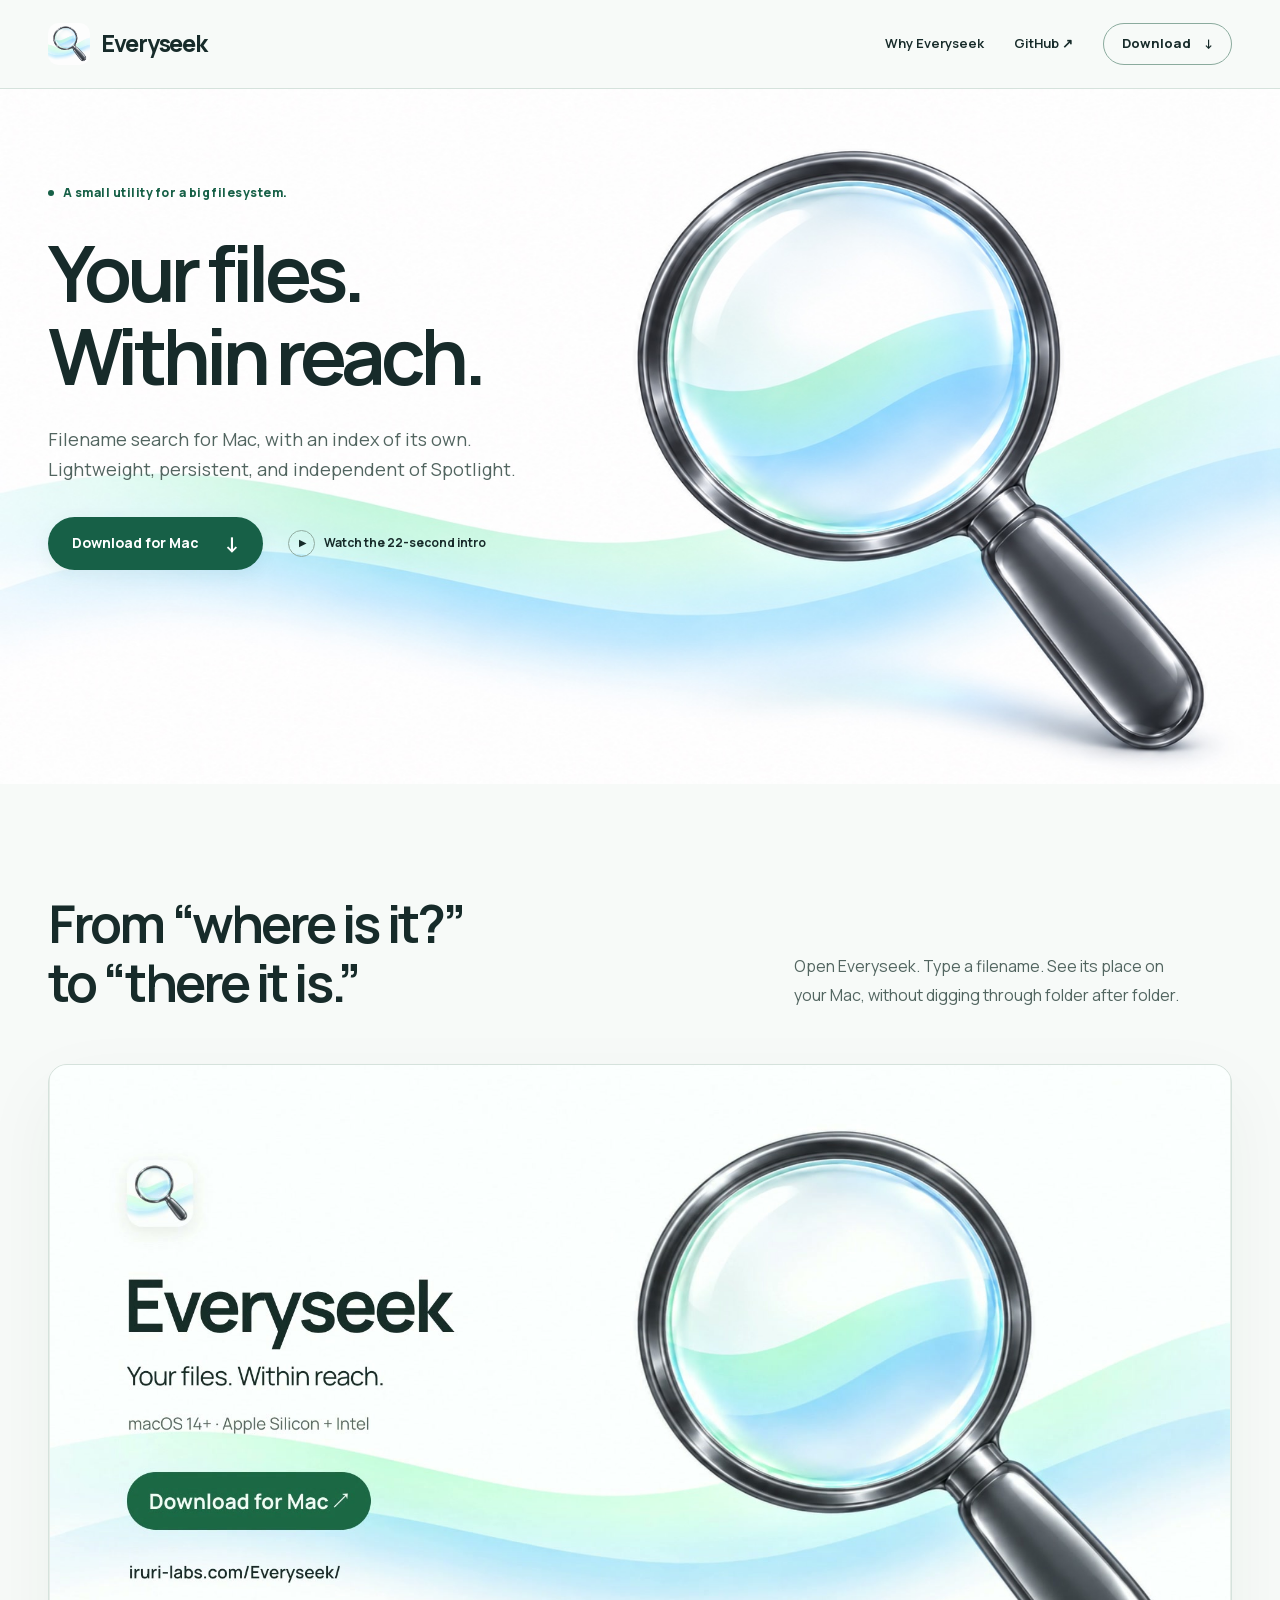
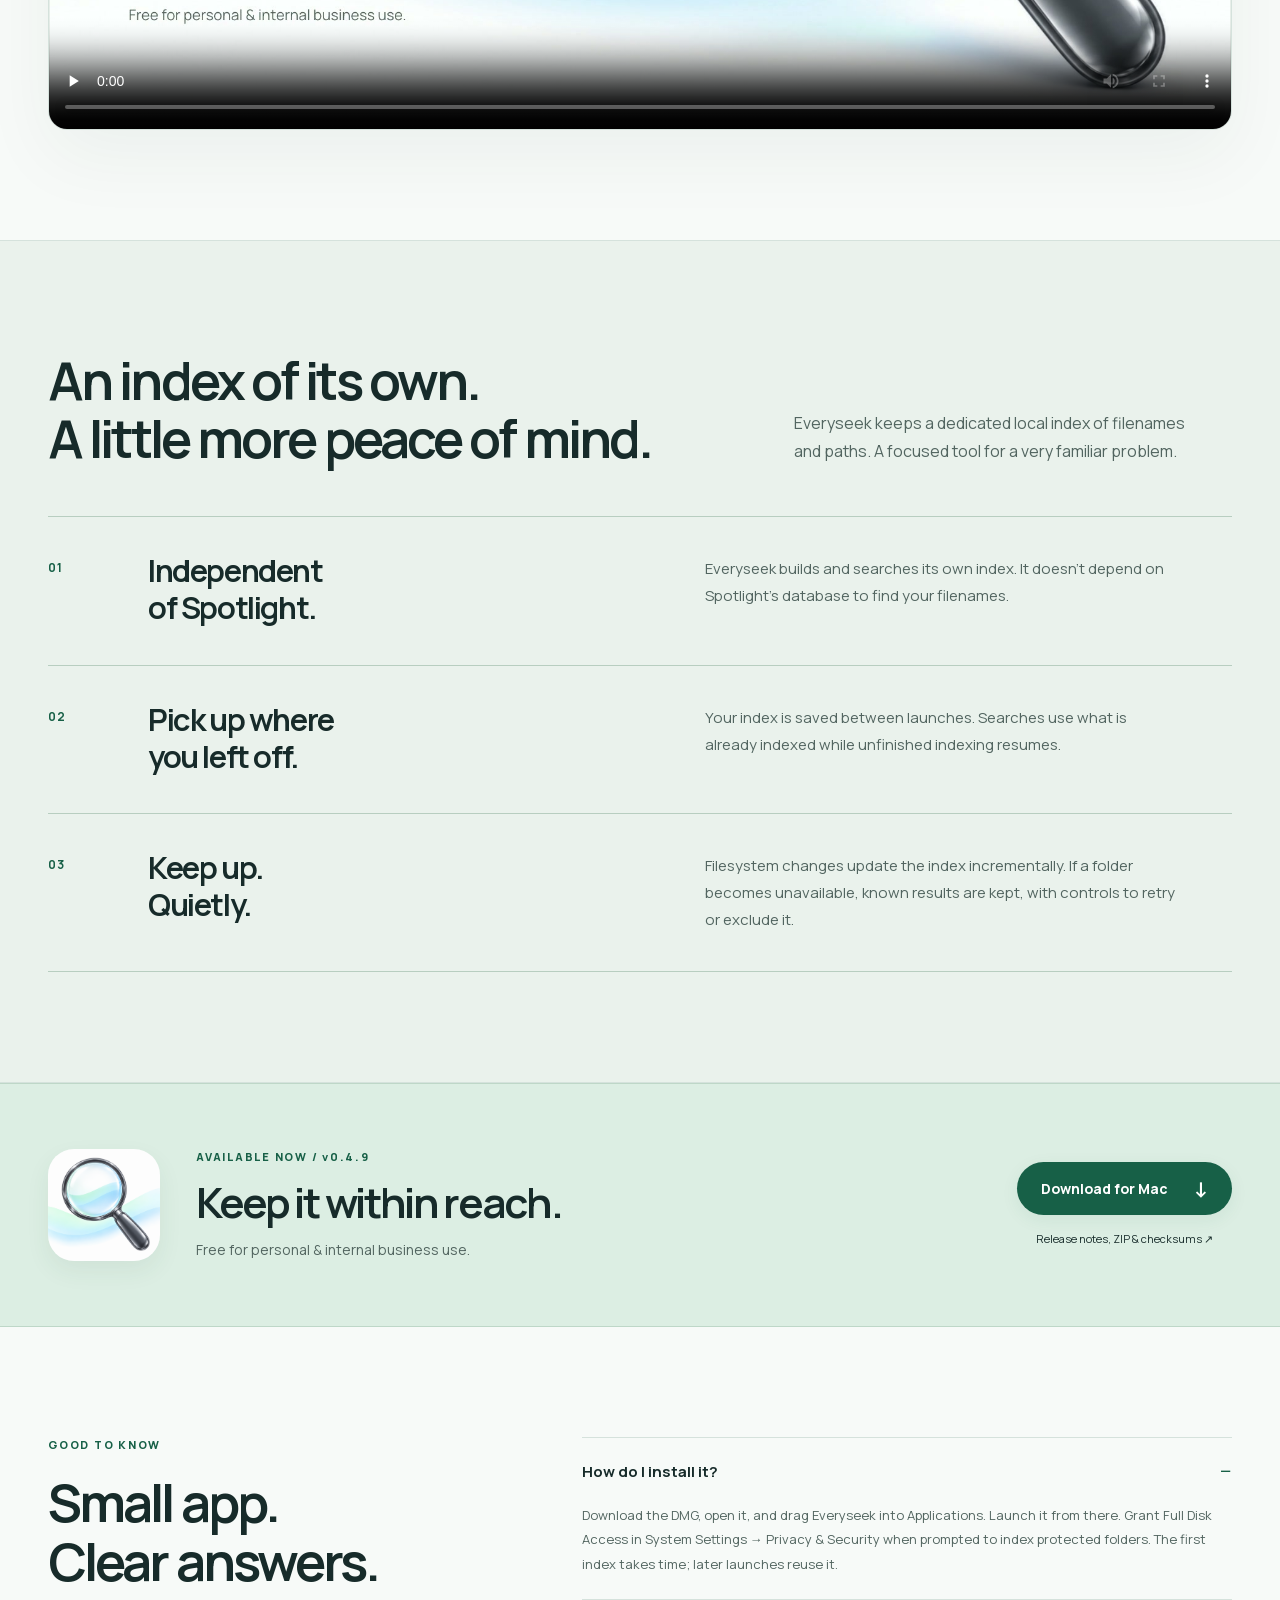
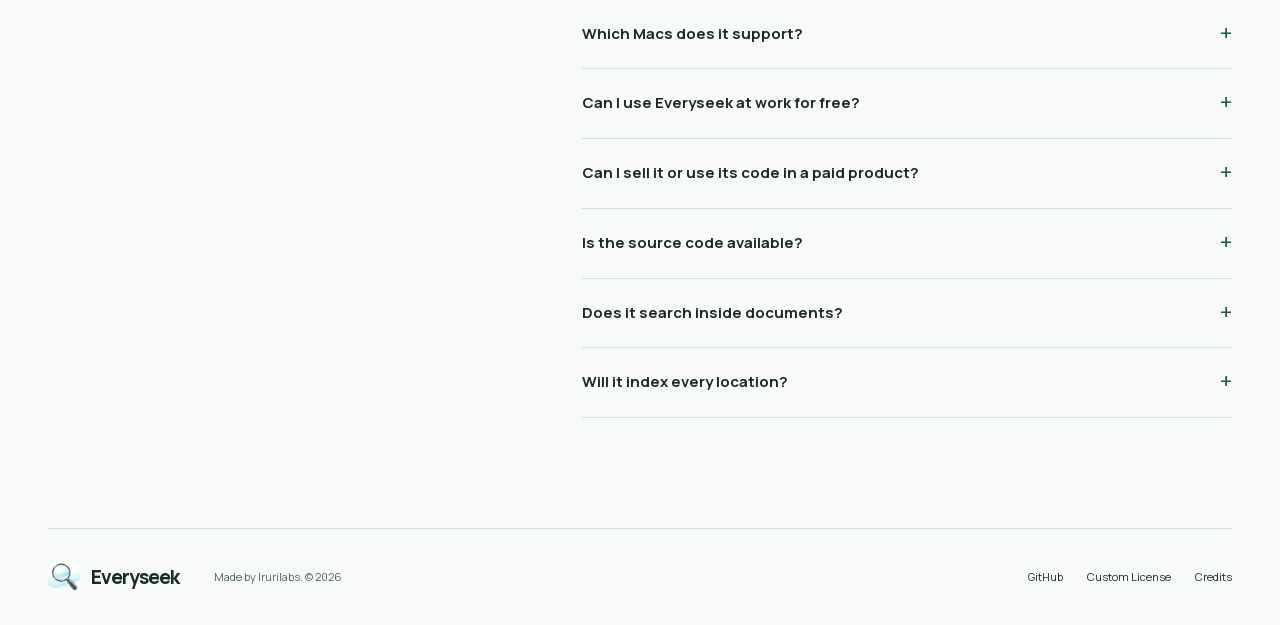
==== site/index.html @ d4b810e0 "Initial Everyseek release under Everyseek License 1.0" ====
<!doctype html>
<html lang="en">
  <head>
    <meta charset="utf-8" />
    <meta name="viewport" content="width=device-width, initial-scale=1" />
    <meta name="theme-color" content="#f7faf8" />
    <title>Everyseek — Your files. Within reach.</title>
    <meta
      name="description"
      content="Filename search for Mac, free for personal and internal business use. An independent index, saved between launches and updated as files change. Download the Apple-notarized universal app."
    />
    <link rel="canonical" href="https://iruri-labs.com/Everyseek/" />
    <meta property="og:type" content="website" />
    <meta property="og:title" content="Everyseek — Your files. Within reach." />
    <meta
      property="og:description"
      content="A lightweight Mac search app with an index of its own. Source available, independent of Spotlight, and free for personal and internal business use."
    />
    <meta property="og:url" content="https://iruri-labs.com/Everyseek/" />
    <meta
      property="og:image"
      content="https://iruri-labs.com/Everyseek/assets/launch-poster.jpg"
    />
    <meta property="og:image:width" content="1920" />
    <meta property="og:image:height" content="1080" />
    <meta name="twitter:card" content="summary_large_image" />
    <link rel="icon" href="assets/app-icon.png" type="image/png" />
    <link
      rel="preload"
      href="assets/manrope.woff2"
      as="font"
      type="font/woff2"
      crossorigin
    />
    <link rel="stylesheet" href="styles.css" />
    <script src="script.js" defer></script>
  </head>
  <body>
    <a class="skip-link" href="#main">Skip to content</a>
    <header class="site-header">
      <nav class="nav shell" aria-label="Main navigation">
        <a class="wordmark" href="./" aria-label="Everyseek home"
          ><img src="assets/app-icon.png" width="42" height="42" alt="" /><span
            >Everyseek</span
          ></a
        >
        <div class="nav-links">
          <a href="#why">Why Everyseek</a>
          <a href="https://github.com/iruri-labs/Everyseek"
            >GitHub <span aria-hidden="true">↗</span></a
          >
        </div>
        <a
          class="nav-download"
          href="https://github.com/iruri-labs/Everyseek/releases/download/v0.4.9/Everyseek-0.4.9-universal.dmg"
          >Download <span aria-hidden="true">↓</span></a
        >
      </nav>
    </header>
    <main id="main">
      <section class="hero" aria-labelledby="hero-title">
        <img
          class="hero-art"
          src="assets/hero.jpg"
          width="1672"
          height="941"
          alt="A clear glass magnifier brings gentle mint and blue waves into focus."
          fetchpriority="high"
        />
        <div class="hero-content shell">
          <p class="eyebrow">
            <span class="status-dot" aria-hidden="true"></span> A small utility
            for a big filesystem.
          </p>
          <h1 id="hero-title">Your files.<br />Within reach.</h1>
          <p class="hero-description">
            Filename search for Mac, with an index of its own. Lightweight,
            persistent, and independent of Spotlight.
          </p>
          <div class="hero-actions">
            <a
              class="button primary"
              href="https://github.com/iruri-labs/Everyseek/releases/download/v0.4.9/Everyseek-0.4.9-universal.dmg"
              >Download for Mac <span aria-hidden="true">↓</span></a
            >
            <a class="watch-link" href="#film"
              ><span class="play-small" aria-hidden="true">▶</span> Watch the
              22-second intro</a
            >
          </div>
        </div>
      </section>

      <section
        class="film-section shell section-space"
        id="film"
        aria-labelledby="film-title"
      >
        <div class="section-heading">
          <div>
            <h2 id="film-title">From “where is it?”<br />to “there it is.”</h2>
          </div>
          <p>
            Open Everyseek. Type a filename. See its place on your Mac, without
            digging through folder after folder.
          </p>
        </div>
        <figure class="film-frame">
          <video
            id="launch-film"
            controls
            playsinline
            preload="none"
            poster="assets/launch-poster.jpg"
            width="1920"
            height="1080"
            aria-label="Everyseek introduction, 22 seconds"
          >
            <source src="assets/everyseek-intro.mp4" type="video/mp4" />
            <track
              kind="captions"
              src="assets/intro-en.vtt"
              srclang="en"
              label="English"
            />
            <p>
              Your browser does not support embedded video.
              <a href="assets/everyseek-intro.mp4"
                >Download the introduction.</a
              >
            </p>
          </video>
        </figure>
      </section>

      <section class="why-section" id="why" aria-labelledby="why-title">
        <div class="shell section-space">
          <div class="section-heading">
            <div>
              <h2 id="why-title">
                An index of its own.<br />A little more peace of mind.
              </h2>
            </div>
            <p>
              Everyseek keeps a dedicated local index of filenames and paths. A
              focused tool for a very familiar problem.
            </p>
          </div>
          <div class="benefit-list">
            <article class="benefit reveal">
              <span class="benefit-number">01</span>
              <h3>
                Independent<br />
                of Spotlight.
              </h3>
              <p>
                Everyseek builds and searches its own index. It doesn't depend
                on Spotlight's database to find your filenames.
              </p>
            </article>
            <article class="benefit reveal">
              <span class="benefit-number">02</span>
              <h3>
                Pick up where<br />
                you left off.
              </h3>
              <p>
                Your index is saved between launches. Searches use what is
                already indexed while unfinished indexing resumes.
              </p>
            </article>
            <article class="benefit reveal">
              <span class="benefit-number">03</span>
              <h3>
                Keep up.<br />
                Quietly.
              </h3>
              <p>
                Filesystem changes update the index incrementally. If a folder
                becomes unavailable, known results are kept, with controls to
                retry or exclude it.
              </p>
            </article>
          </div>
        </div>
      </section>

      <section
        class="download-section"
        id="download"
        aria-labelledby="download-title"
      >
        <div class="shell download-inner">
          <img
            src="assets/app-icon.png"
            width="112"
            height="112"
            alt=""
            loading="lazy"
          />
          <div>
            <p class="eyebrow">AVAILABLE NOW / v0.4.9</p>
            <h2 id="download-title">Keep it within reach.</h2>
            <p>Free for personal &amp; internal business use.</p>
          </div>
          <div class="download-actions">
            <a
              class="button primary"
              href="https://github.com/iruri-labs/Everyseek/releases/download/v0.4.9/Everyseek-0.4.9-universal.dmg"
              >Download for Mac <span aria-hidden="true">↓</span></a
            ><a
              class="text-link"
              href="https://github.com/iruri-labs/Everyseek/releases/latest"
              >Release notes, ZIP &amp; checksums
              <span aria-hidden="true">↗</span></a
            >
          </div>
        </div>
      </section>

      <section
        class="faq-section shell section-space"
        aria-labelledby="faq-title"
      >
        <div>
          <p class="eyebrow">GOOD TO KNOW</p>
          <h2 id="faq-title">Small app.<br />Clear answers.</h2>
        </div>
        <div class="faq-list">
          <details open>
            <summary>How do I install it?</summary>
            <p>
              Download the DMG, open it, and drag Everyseek into Applications.
              Launch it from there. Grant Full Disk Access in System Settings →
              Privacy &amp; Security when prompted to index protected folders.
              The first index takes time; later launches reuse it.
            </p>
          </details>
          <details>
            <summary>Which Macs does it support?</summary>
            <p>
              macOS 14 Sonoma or later, on Apple Silicon and Intel. The same
              universal download supports both. The app and DMG are Developer ID
              signed and notarized by Apple.
            </p>
          </details>
          <details>
            <summary>Can I use Everyseek at work for free?</summary>
            <p>
              Yes. Personal use and internal company use are free, including
              at for-profit businesses. You may deploy it to your team and
              modify it for internal operations. Finding files for paid work
              does not require a commercial license.
            </p>
          </details>
          <details>
            <summary>Can I sell it or use its code in a paid product?</summary>
            <p>
              Selling the app or a modified version, including covered code in
              a paid product, or offering paid hosting, API access, or other
              monetized services requires prior written permission from
              Irurilabs Corp.
              <a href="https://github.com/iruri-labs/Everyseek/issues">Request commercial permission.</a>
            </p>
          </details>
          <details>
            <summary>Is the source code available?</summary>
            <p>
              Yes, under the
              <a href="https://github.com/iruri-labs/Everyseek/blob/main/LICENSE">Everyseek License 1.0</a>.
              Free redistribution with the required notices is allowed when
              it is not monetized. These commercial restrictions mean the
              current license is not an OSI-approved open-source license.
              All original Everyseek additions and modifications in this
              distribution use Everyseek License 1.0. Original EverythingMac
              portions retain MIT; MIT is not an alternative license for
              Everyseek's contributions.
              <a href="https://github.com/iruri-labs/Everyseek/blob/main/NOTICE">Read the licensing notice.</a>
            </p>
          </details>
          <details>
            <summary>Does it search inside documents?</summary>
            <p>
              Everyseek focuses on filenames and paths. It does not index
              document contents. It is useful when you remember all or part of a
              file's name.
            </p>
          </details>
          <details>
            <summary>Will it index every location?</summary>
            <p>
              Access depends on macOS permissions and your exclusions. System
              folders and your user Library are excluded by default; you can
              edit the list. Mounted local drives can be included by removing
              /Volumes from exclusions. Network volumes and remote-only cloud
              inventories are not guaranteed.
            </p>
          </details>
        </div>
      </section>
    </main>
    <footer class="footer shell">
      <a class="wordmark" href="./"
        ><img src="assets/app-icon.png" width="32" height="32" alt="" /><span
          >Everyseek</span
        ></a
      >
      <p>Made by Irurilabs. © 2026</p>
      <div>
        <a href="https://github.com/iruri-labs/Everyseek">GitHub</a
        ><a href="https://github.com/iruri-labs/Everyseek/blob/main/LICENSE"
          >Custom License</a
        ><a href="credits.html">Credits</a>
      </div>
    </footer>
  </body>
</html>
---- site/styles.css ----
@font-face{font-family:Manrope;src:url("assets/manrope.woff2") format("woff2");font-style:normal;font-weight:400 800;font-display:swap}
:root{--paper:#f7faf8;--white:#fff;--ink:#172b2a;--muted:#526560;--green:#176047;--line:#d5e2dc;--mint:#e8f3ed;--blue:#276a90}
*{box-sizing:border-box}html{scroll-behavior:smooth;scroll-padding-top:96px}body{margin:0;background:var(--paper);color:var(--ink);font-family:Manrope,sans-serif;font-size:16px;line-height:1.65}a{color:inherit;text-underline-offset:4px}button,summary{font:inherit}button,a,summary{-webkit-tap-highlight-color:transparent}a:focus-visible,button:focus-visible,summary:focus-visible,video:focus-visible{outline:3px solid var(--blue);outline-offset:5px}img,video{max-width:100%;display:block}h1,h2,h3,p,figure{margin:0}h1,h2,h3{line-height:1.12;font-weight:650;letter-spacing:-.055em}h2{font-size:clamp(34px,4.1vw,54px)}h3{font-size:32px}p{color:var(--muted)}.shell{width:min(1240px,calc(100% - 96px));margin-inline:auto}.section-space{padding-block:110px}.eyebrow{font-size:11px;letter-spacing:.16em;font-weight:800;color:var(--green);line-height:1.5}.skip-link{position:fixed;top:12px;left:16px;padding:10px 18px;background:var(--ink);color:#fff;z-index:50;transform:translateY(-150%)}.skip-link:focus{transform:none}.site-header{background:rgba(247,250,248,.96);border-bottom:1px solid var(--line);position:relative;z-index:10}.nav{height:88px;display:flex;align-items:center;justify-content:space-between;gap:30px}.wordmark{display:inline-flex;align-items:center;gap:11px;font-size:23px;font-weight:750;letter-spacing:-.055em;text-decoration:none}.wordmark img{border-radius:10px}.nav-links{display:flex;gap:30px;align-items:center;font-size:13px;font-weight:650;margin-left:auto}.nav-links a{text-decoration:none}.nav-links a:hover{color:var(--green)}.nav-download{text-decoration:none;font-size:13px;font-weight:750;border:1px solid #8bab9e;padding:9px 18px;border-radius:30px;white-space:nowrap}.nav-download span{margin-left:10px}.nav-download:hover{background:var(--mint)}.hero{position:relative;isolation:isolate;background:#fff;min-height:695px;overflow:hidden}.hero-art{position:absolute;inset:0;width:100%;height:100%;object-fit:cover;object-position:center;z-index:-1}.hero-content{padding-top:95px;padding-bottom:94px;animation:arrive .75s both}.hero .eyebrow{display:flex;align-items:center;gap:9px;text-transform:none;letter-spacing:.04em;font-size:12px}.status-dot{width:6px;height:6px;border-radius:50%;background:var(--green)}h1{font-size:clamp(58px,6.1vw,88px);letter-spacing:-.065em;line-height:1.06;margin-top:29px;max-width:660px}.hero-description{max-width:490px;font-size:18px;line-height:1.7;margin-top:27px}.hero-actions{display:flex;align-items:center;gap:25px;margin-top:32px;flex-wrap:wrap}.button{display:inline-flex;align-items:center;justify-content:center;gap:25px;padding:16px 24px;border-radius:40px;text-decoration:none;font-size:14px;font-weight:750;line-height:1.4;transition:background .2s,transform .2s;white-space:nowrap}.button.primary{background:var(--green);color:#fff;box-shadow:0 5px 18px #17604712}.button.primary:hover{background:#124c39;transform:translateY(-2px)}.button span{font-size:21px;line-height:1}.watch-link{font-size:12px;font-weight:700;text-decoration:none;display:flex;align-items:center;gap:9px}.watch-link:hover{text-decoration:underline}.play-small{width:27px;height:27px;border:1px solid #91aba0;border-radius:50%;display:grid;place-items:center;font-size:9px;padding-left:1px}.section-heading{display:grid;grid-template-columns:1.2fr .8fr;gap:90px;align-items:end;margin-bottom:52px}.section-heading .eyebrow{margin-bottom:20px}.section-heading>p{font-size:16px;max-width:395px;line-height:1.8;padding-bottom:2px}.film-frame{margin:0}.film-frame video{width:100%;height:auto;aspect-ratio:16/9;border-radius:19px;background:#e7eee9;border:1px solid var(--line);box-shadow:0 26px 75px #14392a0d}.why-section{background:#eaf2ec;border-block:1px solid var(--line)}.why-section .section-heading{margin-bottom:48px}.benefit-list{border-top:1px solid #b8cec0}.benefit{display:grid;grid-template-columns:70px 1fr 1fr;gap:30px;align-items:start;padding:35px 0 38px;border-bottom:1px solid #b8cec0}.benefit-number{font-size:12px;letter-spacing:.06em;color:var(--green);padding-top:6px;font-weight:700}.benefit h3{font-size:31px;letter-spacing:-.045em;line-height:1.2}.benefit p{font-size:15px;max-width:470px;line-height:1.8;padding-top:3px}.download-section{background:#dceee3;border-block:1px solid #bed7c8}.download-inner{display:grid;grid-template-columns:112px 1fr auto;align-items:center;gap:36px;padding-block:65px}.download-inner>img{border-radius:26px;box-shadow:0 10px 24px #285a3912}.download-inner h2{font-size:42px;margin-top:13px}.download-inner p:not(.eyebrow){font-size:14px;margin-top:12px}.download-actions{display:flex;flex-direction:column;align-items:center;gap:15px}.text-link{font-size:11px;text-decoration:none}.text-link:hover{text-decoration:underline}.faq-section{display:grid;grid-template-columns:1fr 1.5fr;gap:100px}.faq-section .eyebrow{margin-bottom:20px}.faq-list{border-top:1px solid var(--line)}.faq-list details{border-bottom:1px solid var(--line);padding:22px 0}.faq-list summary{list-style:none;font-size:15px;font-weight:700;cursor:pointer;display:flex;gap:20px;justify-content:space-between}.faq-list summary::-webkit-details-marker{display:none}.faq-list summary::after{content:"+";font-weight:400;font-size:22px;line-height:1;flex-shrink:0;color:var(--green)}.faq-list details[open] summary::after{content:"−"}.faq-list p{font-size:13px;line-height:1.9;margin-top:18px;padding-right:20px}.footer{border-top:1px solid var(--line);display:flex;align-items:center;gap:35px;padding-block:32px}.footer .wordmark{font-size:19px}.footer p{font-size:11px}.footer>div{margin-left:auto;display:flex;gap:24px;font-size:11px}.footer>div a{text-decoration:none}.footer>div a:hover{text-decoration:underline}.credits-main{max-width:820px;padding-block:80px 120px}.credits-main h1{font-size:52px}.credits-main h2{font-size:25px;margin-top:40px;margin-bottom:12px}.credits-main p{margin-top:18px;line-height:1.9}.reveal{transition:opacity .6s,transform .6s}.reveal.pending{opacity:0;transform:translateY(18px)}@keyframes arrive{from{opacity:0;transform:translateY(15px)}to{opacity:1;transform:translateY(0)}}
@media(min-width:1600px){.hero-art{object-fit:contain}.hero{max-width:1800px;margin:auto}}
@media(max-width:1050px){.shell{width:calc(100% - 64px)}.nav-links{gap:19px}.hero{min-height:670px}.hero-content{padding-top:80px}.hero-art{object-position:46% center;opacity:.78}.hero-description{max-width:415px}.hero-actions{gap:18px}.hero h1{font-size:70px;max-width:550px}.watch-link{background:#ffffffb8;border-radius:20px;padding:4px 9px}.section-heading{gap:40px}.download-inner{grid-template-columns:86px 1fr;gap:25px}.download-inner>img{width:86px;height:86px}.download-actions{grid-column:2;align-items:flex-start}.faq-section{gap:50px}.benefit{grid-template-columns:42px 1fr 1fr;gap:22px}.benefit h3{font-size:27px}}
@media(max-width:720px){.shell{width:calc(100% - 40px)}html{scroll-padding-top:24px}.nav{height:74px;gap:15px}.nav .wordmark{font-size:22px}.nav .wordmark img{width:36px;height:36px}.nav-links{display:none}.nav-download{font-size:12px;padding:8px 14px}.hero{min-height:860px}.hero-content{padding-top:48px;padding-bottom:0}.hero-art{top:460px;height:400px;object-fit:cover;object-position:83% center;opacity:1}.hero .eyebrow{font-size:10px;letter-spacing:.03em}.hero h1{font-size:clamp(52px,10.8vw,74px);margin-top:25px;max-width:100%}.hero-description{font-size:15px;max-width:400px;margin-top:23px;line-height:1.75}.hero-actions{margin-top:25px;gap:16px;align-items:flex-start;flex-direction:column}.watch-link{background:transparent;padding:0;font-size:11px}.button{padding:15px 23px}.section-space{padding-block:70px}.section-heading{grid-template-columns:1fr;gap:23px;margin-bottom:32px}.section-heading>p{font-size:14px;max-width:100%}.section-heading .eyebrow{margin-bottom:17px}h2{font-size:37px}.film-frame video{border-radius:12px}.benefit{grid-template-columns:32px 1fr;padding-block:26px;gap:12px 15px}.benefit h3{font-size:29px}.benefit h3 br{display:none}.benefit p{grid-column:2;font-size:13px;line-height:1.85}.benefit-number{padding-top:5px}.download-inner{grid-template-columns:1fr;gap:24px;padding-block:48px}.download-inner>img{width:80px;height:80px;border-radius:20px}.download-inner h2{font-size:37px}.download-actions{grid-column:auto;align-items:flex-start;margin-top:8px}.faq-section{grid-template-columns:1fr;gap:36px}.faq-list summary{font-size:14px}.faq-list p{font-size:12px;padding-right:8px}.footer{display:grid;grid-template-columns:1fr;gap:16px;padding-block:29px}.footer>div{margin-left:0;gap:22px}.footer p{font-size:10px}.credits-main h1{font-size:42px}}
@media(max-width:380px){.hero{min-height:875px}.hero-art{top:490px;height:385px}.hero h1{font-size:51px}.hero-description{font-size:14px}}
@media(prefers-reduced-motion:reduce){html{scroll-behavior:auto}*,*::before,*::after{animation:none!important;transition:none!important}.reveal.pending{opacity:1;transform:none}}
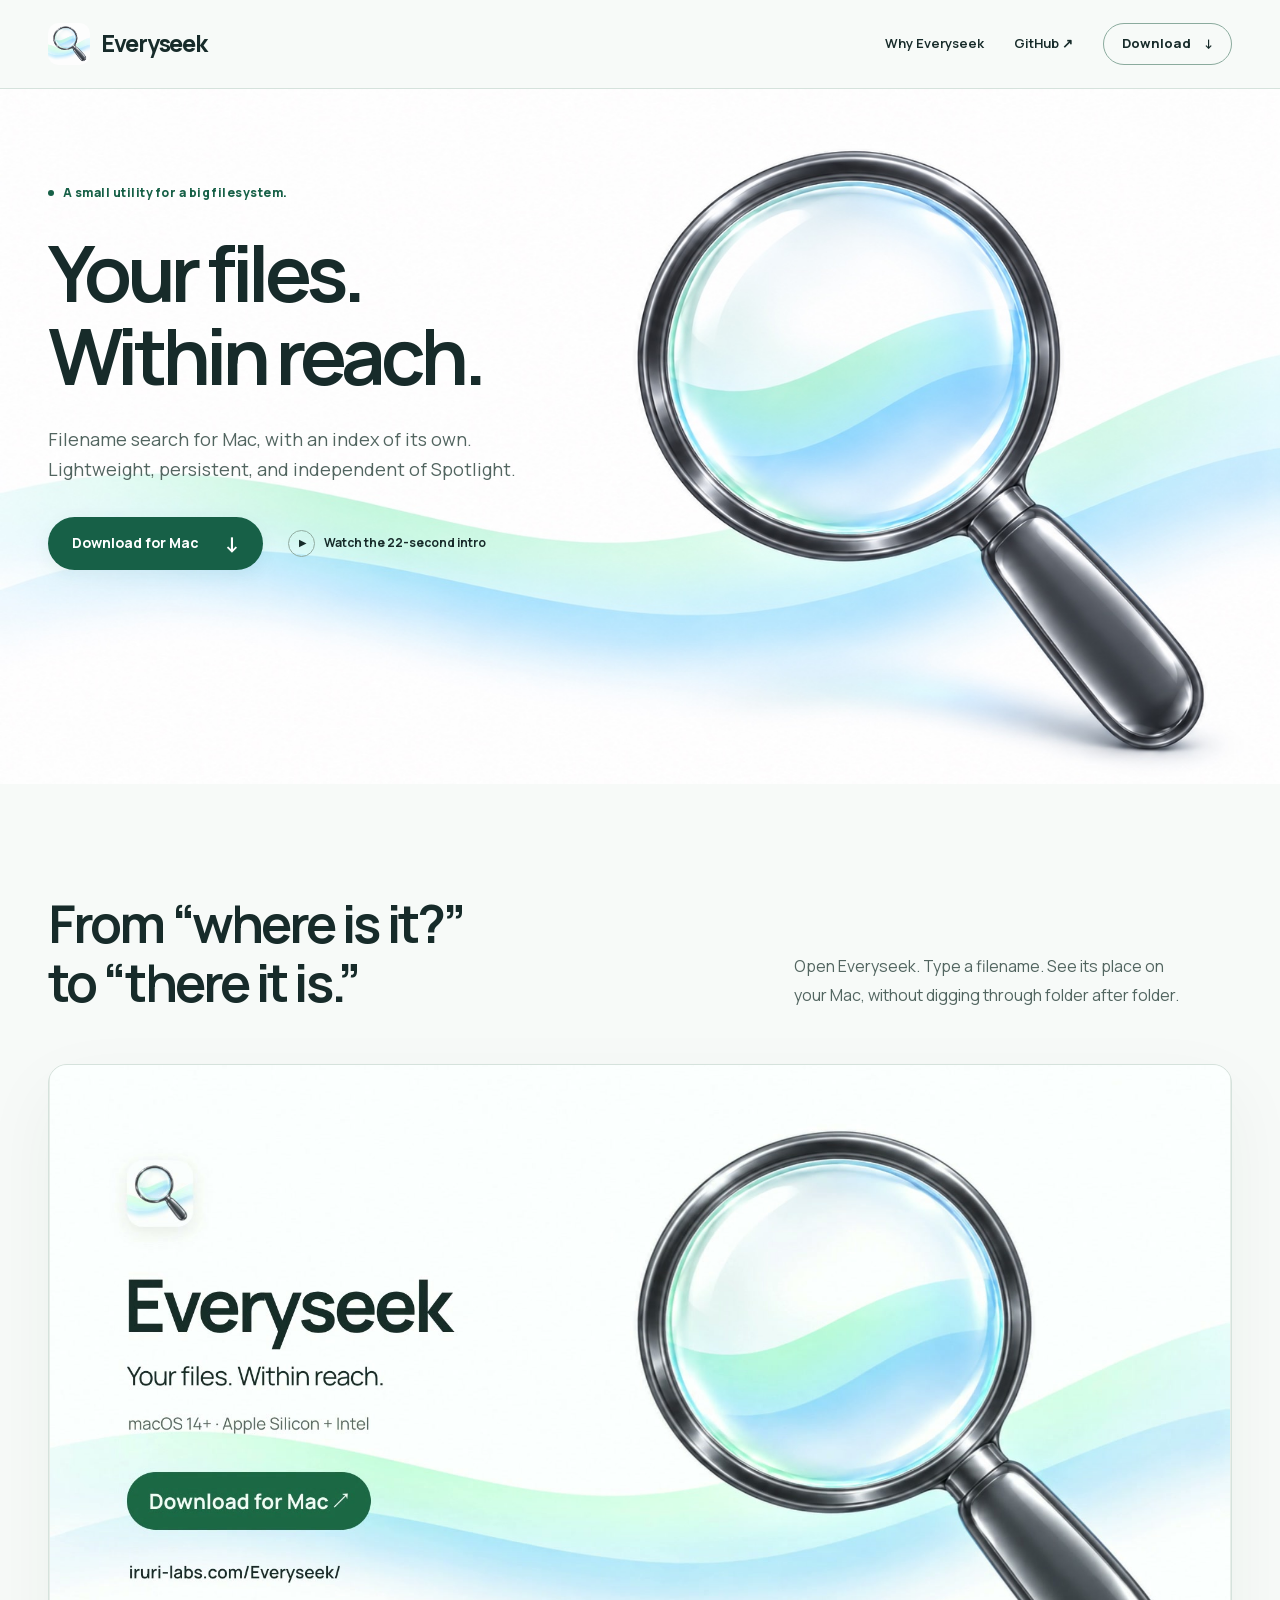
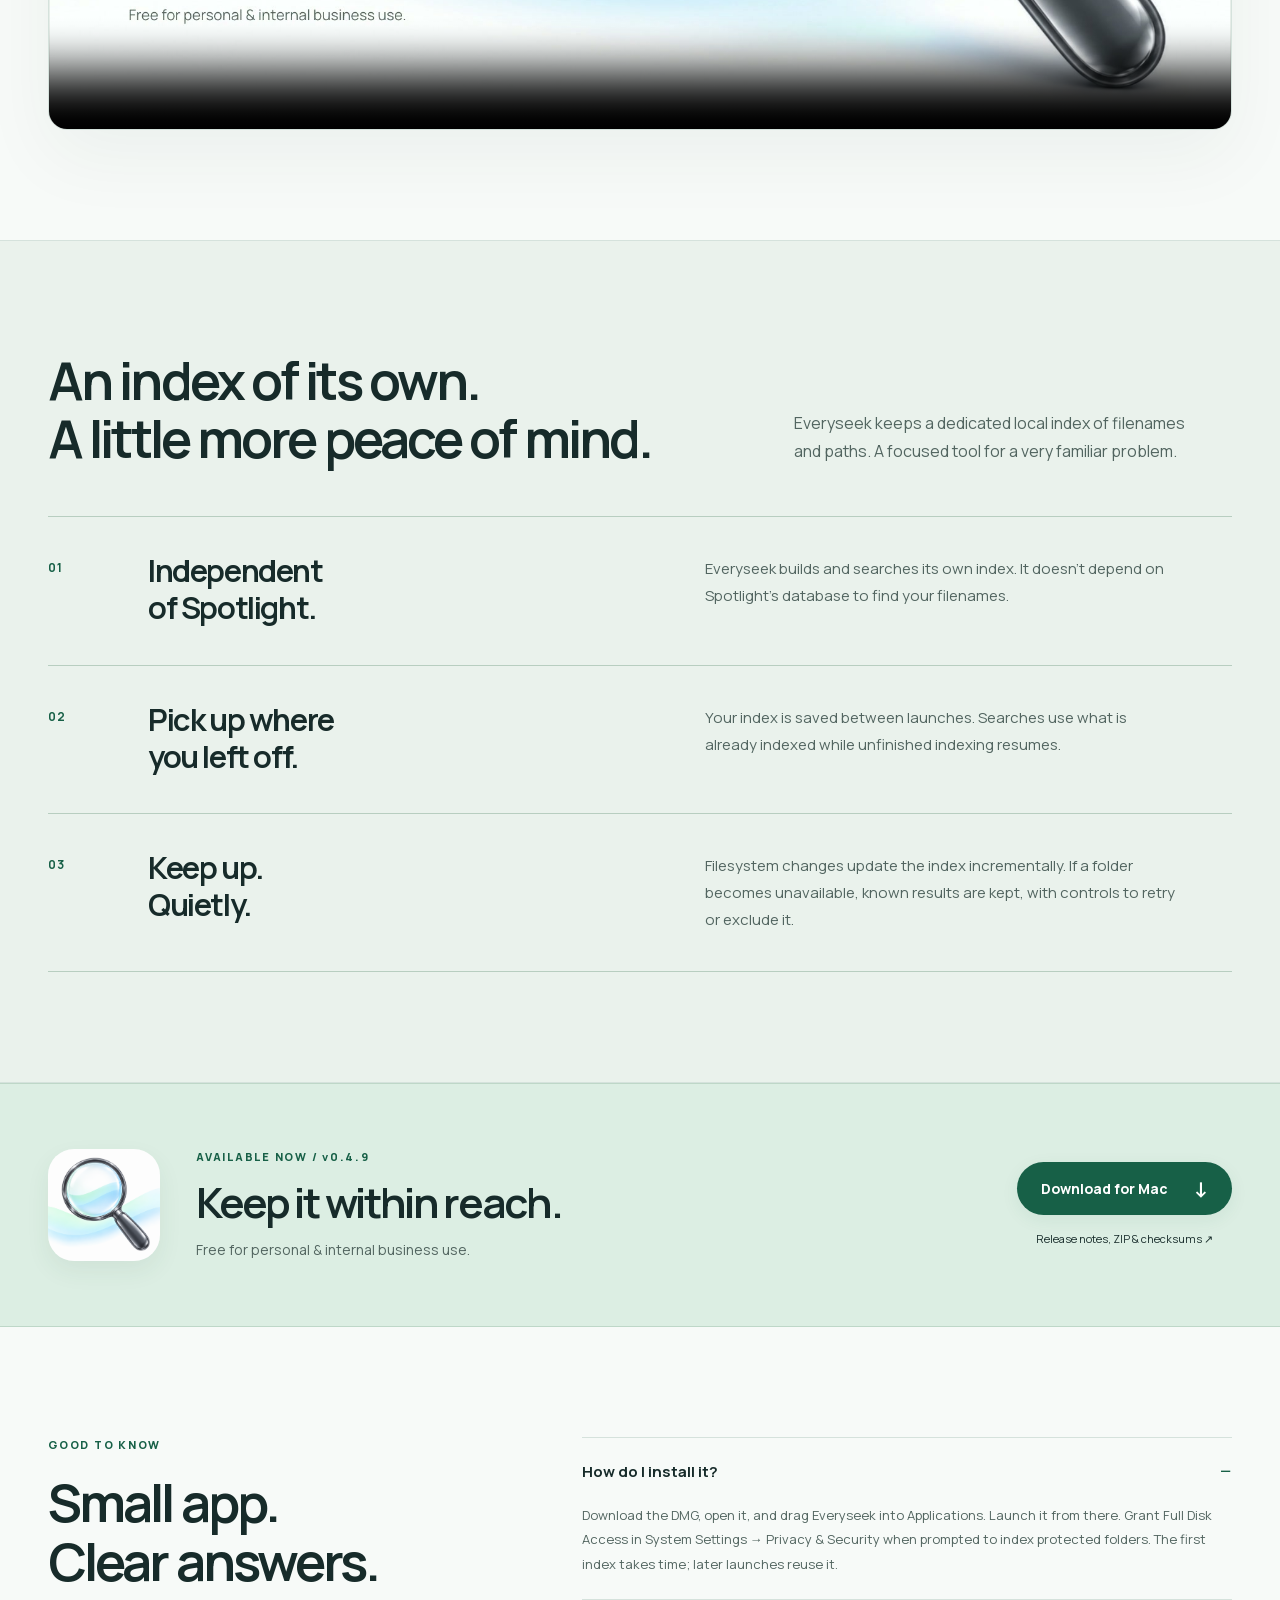
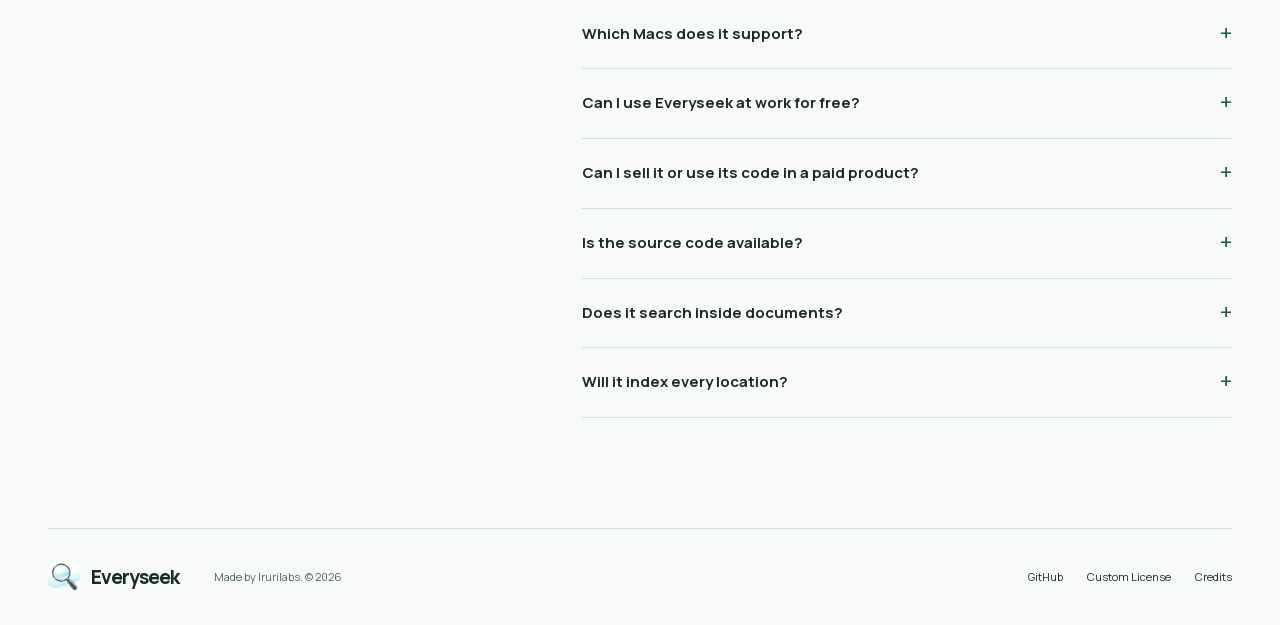
==== commit 3e320934: "Autoplay the landing page introduction with muted audio" ====
--- a/site/index.html
+++ b/site/index.html
@@ -109,8 +109,10 @@
           <video
             id="launch-film"
             controls
+            autoplay
+            muted
             playsinline
-            preload="none"
+            preload="auto"
             poster="assets/launch-poster.jpg"
             width="1920"
             height="1080"
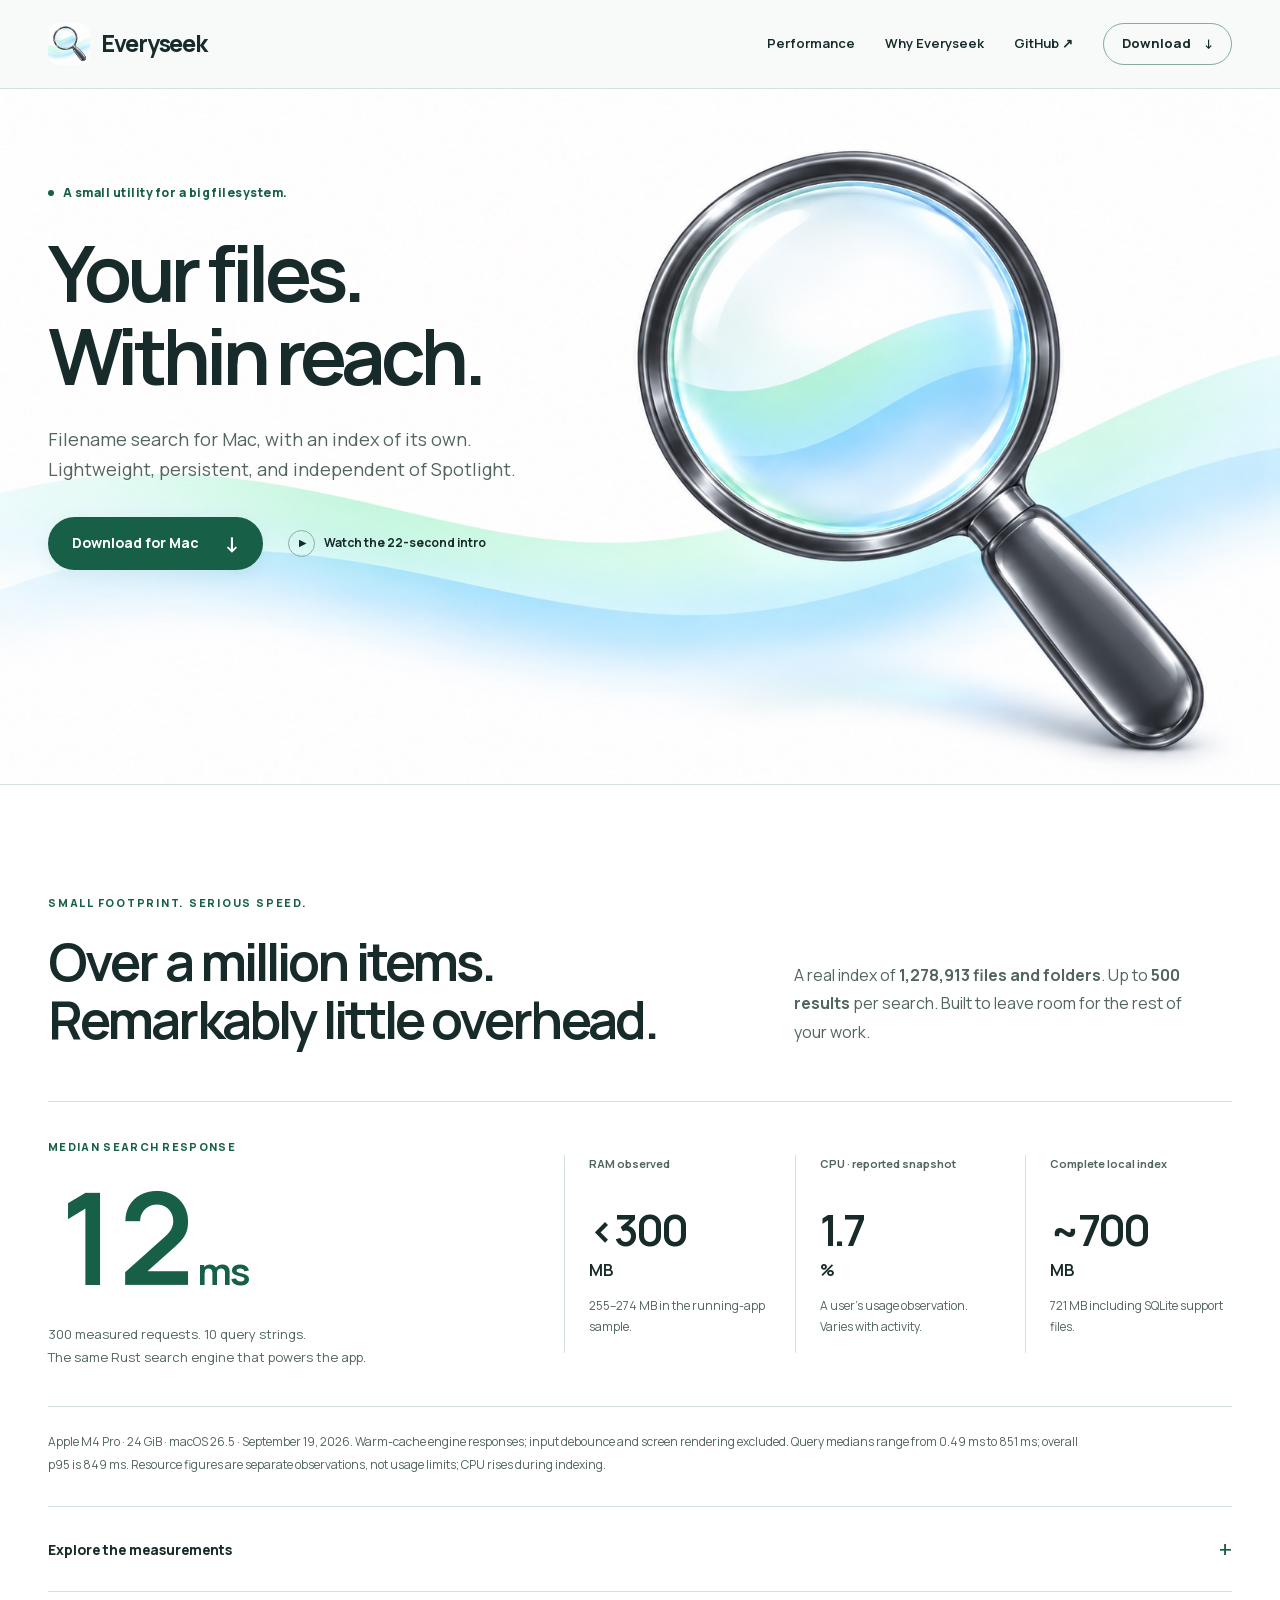
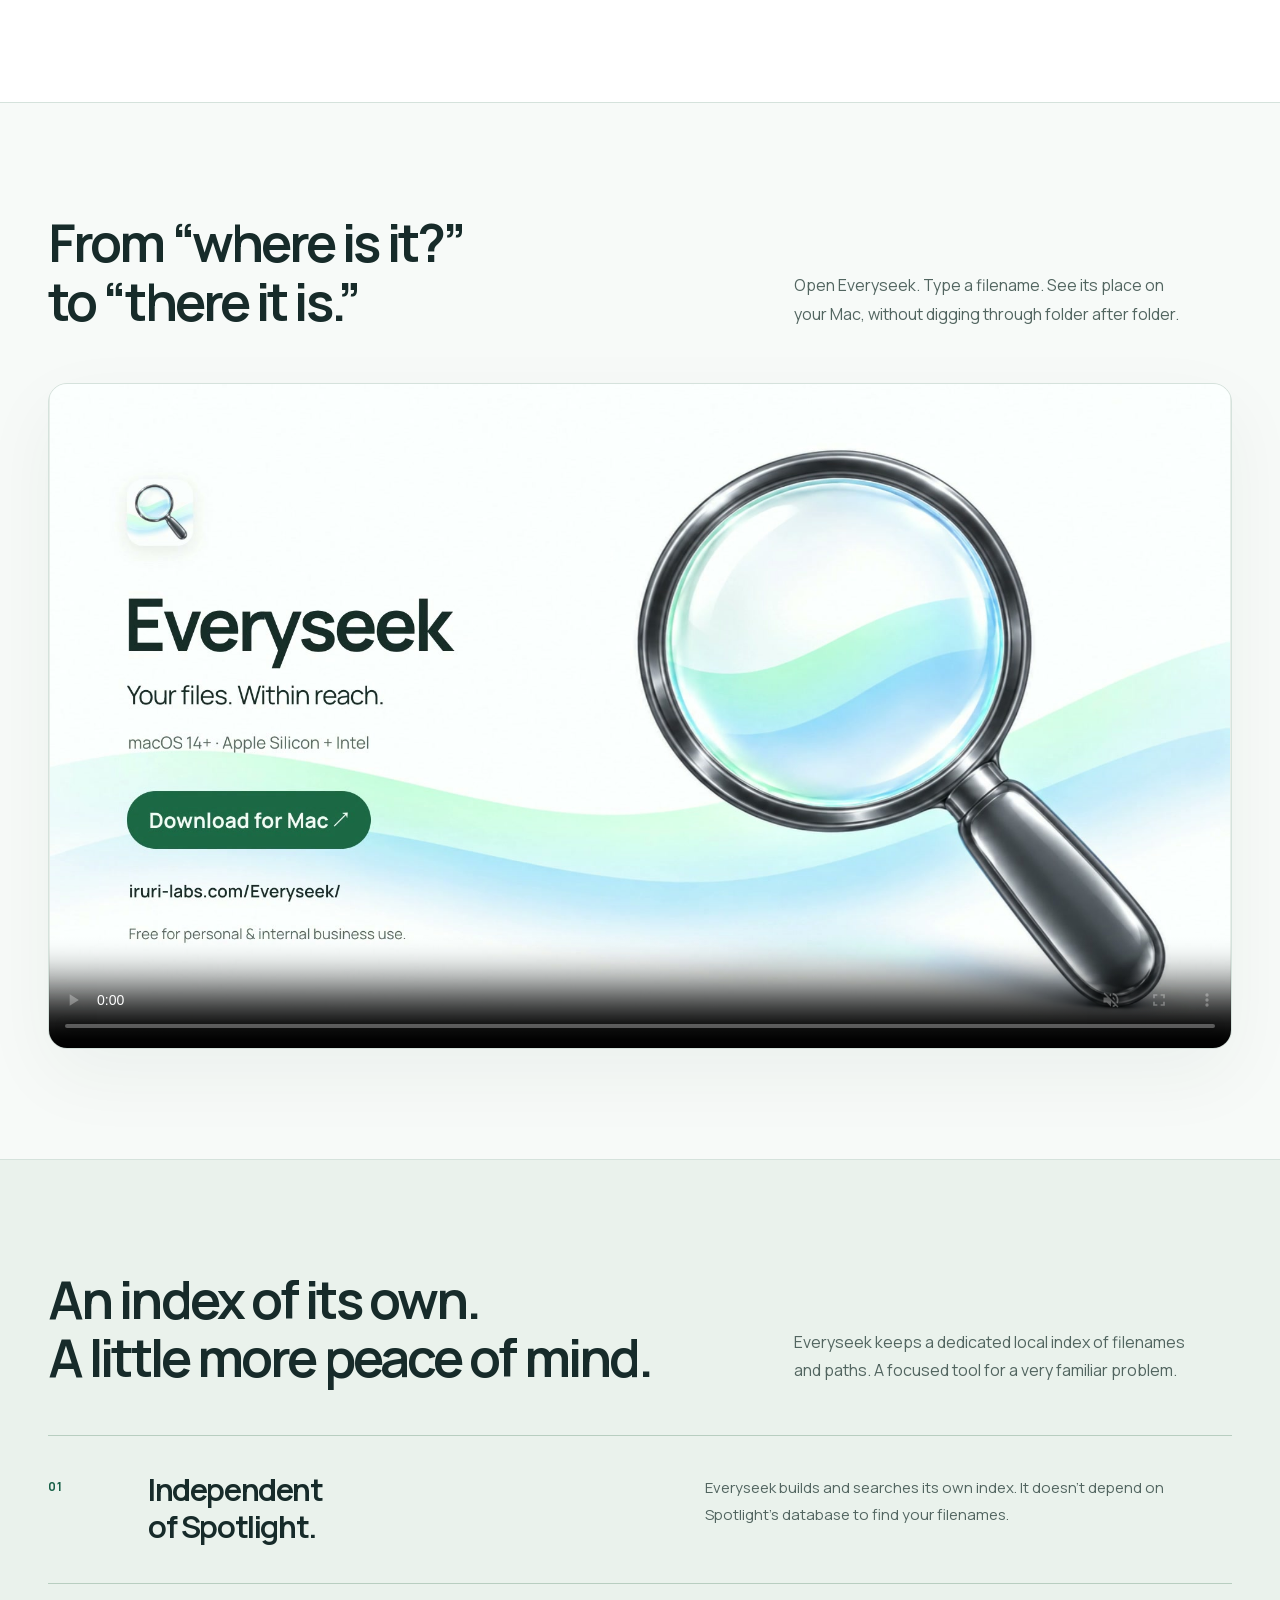
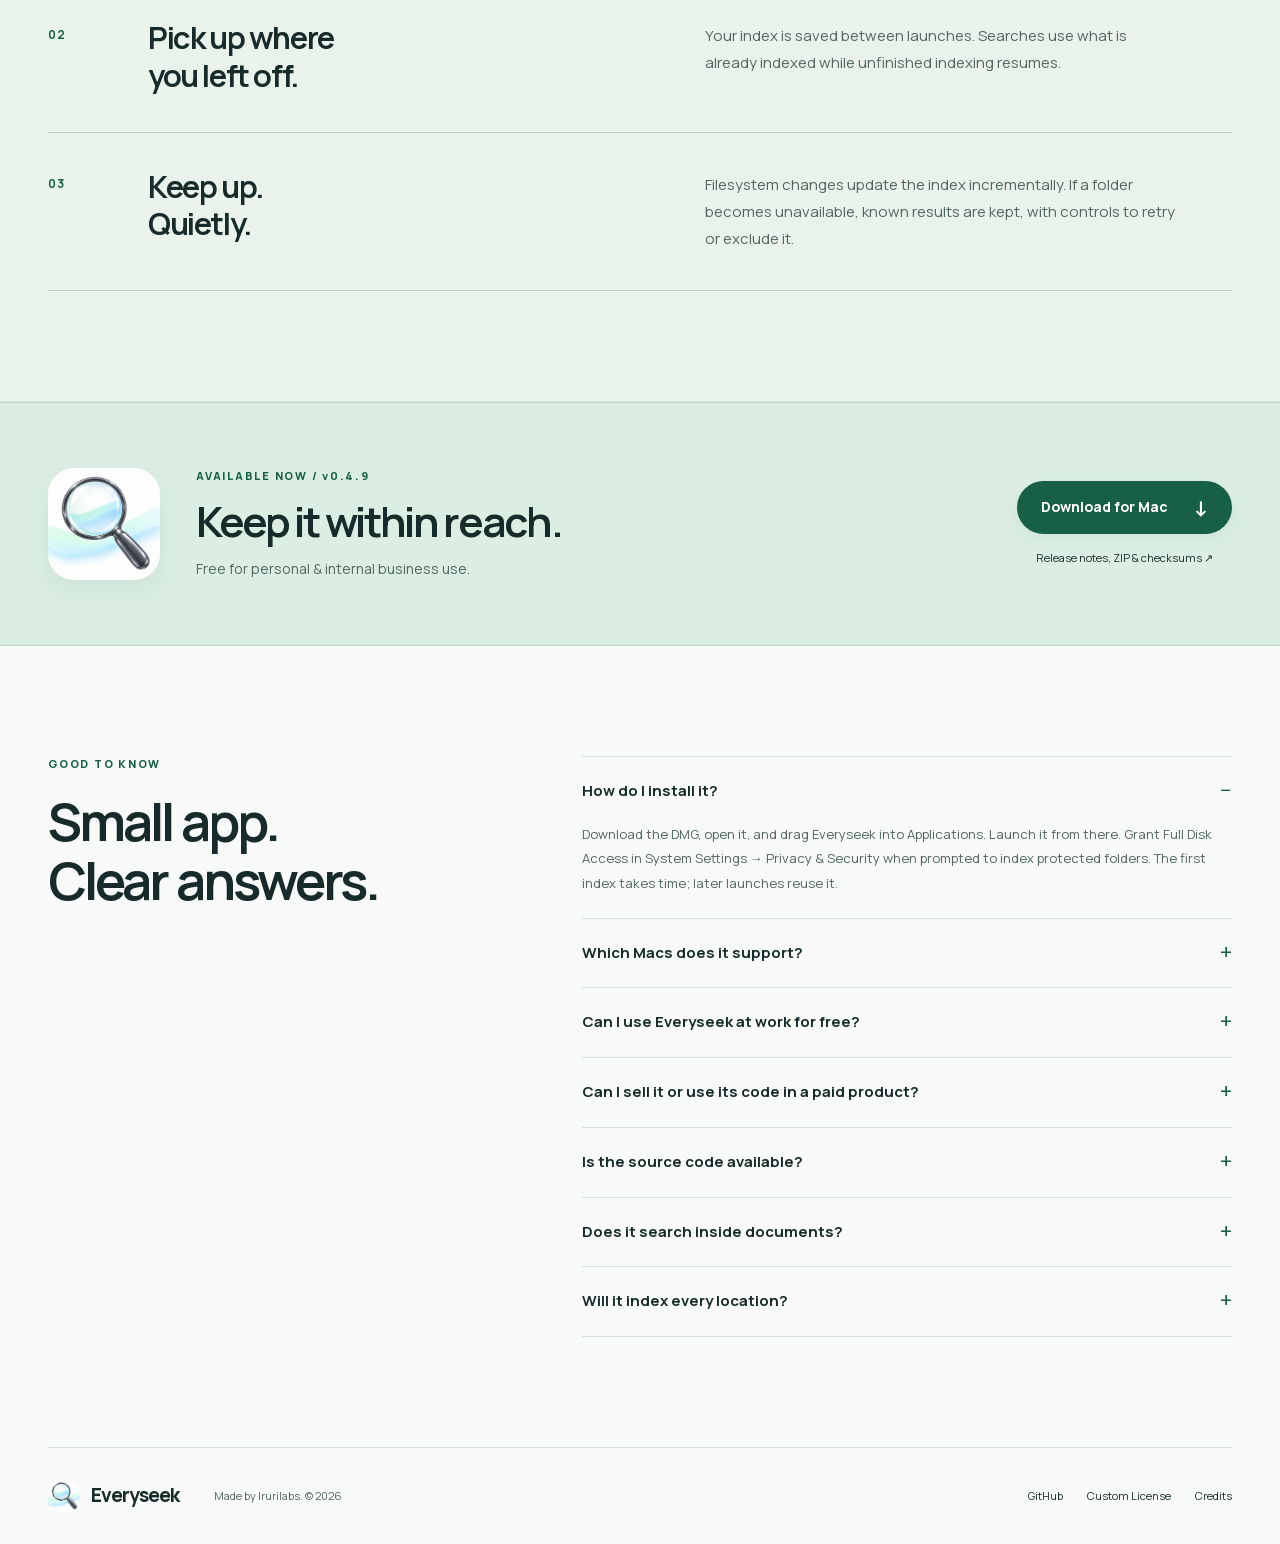
==== commit c45dfca3: "Show measured search speed and resource efficiency" ====
--- a/site/index.html
+++ b/site/index.html
@@ -45,6 +45,7 @@
           ></a
         >
         <div class="nav-links">
+          <a href="#performance">Performance</a>
           <a href="#why">Why Everyseek</a>
           <a href="https://github.com/iruri-labs/Everyseek"
             >GitHub <span aria-hidden="true">↗</span></a
@@ -92,6 +93,164 @@
       </section>
 
       <section
+        class="performance-section"
+        id="performance"
+        aria-labelledby="performance-title"
+      >
+        <div class="shell section-space">
+          <div class="section-heading">
+            <div>
+              <p class="eyebrow">SMALL FOOTPRINT. SERIOUS SPEED.</p>
+              <h2 id="performance-title">
+                Over a million items.<br />Remarkably little overhead.
+              </h2>
+            </div>
+            <p>
+              A real index of <strong>1,278,913 files and folders</strong>. Up
+              to <strong>500 results</strong> per search. Built to leave room
+              for the rest of your work.
+            </p>
+          </div>
+          <div class="performance-grid">
+            <div class="search-stat">
+              <p class="stat-label">MEDIAN SEARCH RESPONSE</p>
+              <p class="search-value">12<span>ms</span></p>
+              <p class="stat-context">
+                300 measured requests. 10 query strings.<br />The same Rust
+                search engine that powers the app.
+              </p>
+            </div>
+            <dl class="resource-stats">
+              <div>
+                <dt>RAM observed</dt>
+                <dd>
+                  &lt;300<span>MB</span>
+                  <p>255–274 MB in the running-app sample.</p>
+                </dd>
+              </div>
+              <div>
+                <dt>CPU · reported snapshot</dt>
+                <dd>1.7<span>%</span>
+                  <p>A user's usage observation. Varies with activity.</p>
+                </dd>
+              </div>
+              <div>
+                <dt>Complete local index</dt>
+                <dd>~700<span>MB</span>
+                  <p>721 MB including SQLite support files.</p>
+                </dd>
+              </div>
+            </dl>
+          </div>
+          <p class="performance-note">
+            Apple M4 Pro · 24 GiB · macOS 26.5 · September 19, 2026. Warm-cache
+            engine responses; input debounce and screen rendering excluded.
+            Query medians range from 0.49 ms to 851 ms; overall p95 is 849 ms.
+            Resource figures are separate observations, not usage limits; CPU
+            rises during indexing.
+          </p>
+          <details class="benchmark-details">
+            <summary>
+              Explore the measurements <span aria-hidden="true">+</span>
+            </summary>
+            <div class="benchmark-body">
+              <div class="benchmark-table-wrap">
+                <table class="benchmark-table">
+                  <caption>
+                    30 requests per query · filename substring search ·
+                    500-result cap
+                  </caption>
+                  <thead>
+                    <tr>
+                      <th scope="col">Search string</th>
+                      <th scope="col">Results</th>
+                      <th scope="col">Median</th>
+                    </tr>
+                  </thead>
+                  <tbody>
+                    <tr>
+                      <th scope="row"><code>readme</code></th>
+                      <td>500 + more</td>
+                      <td>9.11 ms</td>
+                    </tr>
+                    <tr>
+                      <th scope="row"><code>config</code></th>
+                      <td>500 + more</td>
+                      <td>25.62 ms</td>
+                    </tr>
+                    <tr>
+                      <th scope="row"><code>report</code></th>
+                      <td>500 + more</td>
+                      <td>13.66 ms</td>
+                    </tr>
+                    <tr>
+                      <th scope="row"><code>.pdf</code></th>
+                      <td>500 + more</td>
+                      <td>12.64 ms</td>
+                    </tr>
+                    <tr>
+                      <th scope="row"><code>.png</code></th>
+                      <td>500 + more</td>
+                      <td>61.38 ms</td>
+                    </tr>
+                    <tr>
+                      <th scope="row"><code>계획</code></th>
+                      <td>240</td>
+                      <td>1.86 ms</td>
+                    </tr>
+                    <tr>
+                      <th scope="row"><code>보고서</code></th>
+                      <td>176</td>
+                      <td>1.52 ms</td>
+                    </tr>
+                    <tr>
+                      <th scope="row"><code>정산</code></th>
+                      <td>5</td>
+                      <td>0.49 ms</td>
+                    </tr>
+                    <tr>
+                      <th scope="row"><code>a</code></th>
+                      <td>500 + more</td>
+                      <td>850.78 ms</td>
+                    </tr>
+                    <tr>
+                      <th scope="row"><code>zzzxq_no_match_20260919</code></th>
+                      <td>0</td>
+                      <td>3.90 ms</td>
+                    </tr>
+                  </tbody>
+                </table>
+              </div>
+              <div class="benchmark-method">
+                <h3>Real files. Repeatable numbers.</h3>
+                <p>
+                  We searched an isolated copy of an everyday-use index:
+                  1,153,005 files and 125,908 folders. Each query ran 30 times
+                  after warm-up, with the order shuffled between rounds.
+                </p>
+                <p>
+                  The exact overall median was <strong>12.25 ms</strong>. Broad
+                  searches do more work: the one-letter query <code>a</code>
+                  took 851 ms median even with only 500 results returned.
+                </p>
+                <p>
+                  Timed through the v0.4.9 release engine's CLI, including the
+                  complete result response. The app adds a 40 ms input debounce
+                  and rendering. RAM was sampled separately on the installed
+                  v0.4.7 app; the 1.7% CPU snapshot was user-reported.
+                </p>
+                <a
+                  href="https://github.com/iruri-labs/Everyseek/blob/main/docs/PERFORMANCE.md"
+                  >Method, raw samples &amp; reproduction steps
+                  <span aria-hidden="true">↗</span></a
+                >
+              </div>
+            </div>
+          </details>
+        </div>
+      </section>
+
+      <section
         class="film-section shell section-space"
         id="film"
         aria-labelledby="film-title"
@@ -249,35 +408,41 @@
           <details>
             <summary>Can I use Everyseek at work for free?</summary>
             <p>
-              Yes. Personal use and internal company use are free, including
-              at for-profit businesses. You may deploy it to your team and
-              modify it for internal operations. Finding files for paid work
-              does not require a commercial license.
+              Yes. Personal use and internal company use are free, including at
+              for-profit businesses. You may deploy it to your team and modify
+              it for internal operations. Finding files for paid work does not
+              require a commercial license.
             </p>
           </details>
           <details>
             <summary>Can I sell it or use its code in a paid product?</summary>
             <p>
-              Selling the app or a modified version, including covered code in
-              a paid product, or offering paid hosting, API access, or other
+              Selling the app or a modified version, including covered code in a
+              paid product, or offering paid hosting, API access, or other
               monetized services requires prior written permission from
               Irurilabs Corp.
-              <a href="https://github.com/iruri-labs/Everyseek/issues">Request commercial permission.</a>
+              <a href="https://github.com/iruri-labs/Everyseek/issues"
+                >Request commercial permission.</a
+              >
             </p>
           </details>
           <details>
             <summary>Is the source code available?</summary>
             <p>
               Yes, under the
-              <a href="https://github.com/iruri-labs/Everyseek/blob/main/LICENSE">Everyseek License 1.0</a>.
-              Free redistribution with the required notices is allowed when
+              <a
+                href="https://github.com/iruri-labs/Everyseek/blob/main/LICENSE"
+                >Everyseek License 1.0</a
+              >. Free redistribution with the required notices is allowed when
               it is not monetized. These commercial restrictions mean the
-              current license is not an OSI-approved open-source license.
-              All original Everyseek additions and modifications in this
+              current license is not an OSI-approved open-source license. All
+              original Everyseek additions and modifications in this
               distribution use Everyseek License 1.0. Original EverythingMac
               portions retain MIT; MIT is not an alternative license for
               Everyseek's contributions.
-              <a href="https://github.com/iruri-labs/Everyseek/blob/main/NOTICE">Read the licensing notice.</a>
+              <a href="https://github.com/iruri-labs/Everyseek/blob/main/NOTICE"
+                >Read the licensing notice.</a
+              >
             </p>
           </details>
           <details>
--- a/site/styles.css
+++ b/site/styles.css
@@ -6,3 +6,37 @@
 @media(max-width:720px){.shell{width:calc(100% - 40px)}html{scroll-padding-top:24px}.nav{height:74px;gap:15px}.nav .wordmark{font-size:22px}.nav .wordmark img{width:36px;height:36px}.nav-links{display:none}.nav-download{font-size:12px;padding:8px 14px}.hero{min-height:860px}.hero-content{padding-top:48px;padding-bottom:0}.hero-art{top:460px;height:400px;object-fit:cover;object-position:83% center;opacity:1}.hero .eyebrow{font-size:10px;letter-spacing:.03em}.hero h1{font-size:clamp(52px,10.8vw,74px);margin-top:25px;max-width:100%}.hero-description{font-size:15px;max-width:400px;margin-top:23px;line-height:1.75}.hero-actions{margin-top:25px;gap:16px;align-items:flex-start;flex-direction:column}.watch-link{background:transparent;padding:0;font-size:11px}.button{padding:15px 23px}.section-space{padding-block:70px}.section-heading{grid-template-columns:1fr;gap:23px;margin-bottom:32px}.section-heading>p{font-size:14px;max-width:100%}.section-heading .eyebrow{margin-bottom:17px}h2{font-size:37px}.film-frame video{border-radius:12px}.benefit{grid-template-columns:32px 1fr;padding-block:26px;gap:12px 15px}.benefit h3{font-size:29px}.benefit h3 br{display:none}.benefit p{grid-column:2;font-size:13px;line-height:1.85}.benefit-number{padding-top:5px}.download-inner{grid-template-columns:1fr;gap:24px;padding-block:48px}.download-inner>img{width:80px;height:80px;border-radius:20px}.download-inner h2{font-size:37px}.download-actions{grid-column:auto;align-items:flex-start;margin-top:8px}.faq-section{grid-template-columns:1fr;gap:36px}.faq-list summary{font-size:14px}.faq-list p{font-size:12px;padding-right:8px}.footer{display:grid;grid-template-columns:1fr;gap:16px;padding-block:29px}.footer>div{margin-left:0;gap:22px}.footer p{font-size:10px}.credits-main h1{font-size:42px}}
 @media(max-width:380px){.hero{min-height:875px}.hero-art{top:490px;height:385px}.hero h1{font-size:51px}.hero-description{font-size:14px}}
 @media(prefers-reduced-motion:reduce){html{scroll-behavior:auto}*,*::before,*::after{animation:none!important;transition:none!important}.reveal.pending{opacity:1;transform:none}}
+
+/* Performance: generous type and ruled metrics, in the site's mint palette. */
+.performance-section{background:var(--white);border-block:1px solid var(--line)}
+.performance-grid{display:grid;grid-template-columns:1fr 1.45fr;gap:56px;border-top:1px solid var(--line);border-bottom:1px solid var(--line);padding-block:36px;align-items:center}
+.stat-label{font-size:11px;font-weight:800;letter-spacing:.12em;color:var(--green)}
+.search-value{font-size:clamp(96px,10vw,144px);font-weight:650;line-height:1.1;letter-spacing:-.075em;color:var(--green);margin-block:10px 16px;font-variant-numeric:tabular-nums}
+.search-value span{font-size:.3em;letter-spacing:-.04em;margin-left:10px}
+.stat-context{font-size:13px;line-height:1.8}
+.resource-stats{display:grid;grid-template-columns:repeat(3,minmax(0,1fr));margin:0;gap:24px}
+.resource-stats>div{border-left:1px solid var(--line);padding-left:24px;min-width:0}
+.resource-stats dt{font-size:11px;font-weight:700;line-height:1.6;color:var(--muted);min-height:36px}
+.resource-stats dd{margin:14px 0 15px;font-size:clamp(30px,3.3vw,43px);font-weight:650;letter-spacing:-.065em;line-height:1.2;color:var(--ink);white-space:nowrap}
+.resource-stats dd span{display:block;font-size:16px;letter-spacing:-.02em;margin-top:5px}
+.resource-stats p{font-size:12px;line-height:1.8;font-weight:400;letter-spacing:normal;white-space:normal;margin-top:15px}
+.performance-note{font-size:12px;line-height:1.9;max-width:1040px;margin-top:24px}
+.benchmark-details{margin-top:30px;border-top:1px solid var(--line);border-bottom:1px solid var(--line)}
+.benchmark-details summary{display:flex;justify-content:space-between;gap:20px;align-items:center;cursor:pointer;list-style:none;padding-block:22px;font-size:14px;font-weight:750}
+.benchmark-details summary::-webkit-details-marker{display:none}
+.benchmark-details summary>span{font-size:24px;font-weight:400;color:var(--green)}
+.benchmark-details[open] summary>span{transform:rotate(45deg)}
+.benchmark-body{display:grid;grid-template-columns:1fr 1fr;gap:65px;padding-bottom:32px}
+.benchmark-table-wrap{overflow-x:auto}
+.benchmark-table{border-collapse:collapse;width:100%;font-size:13px;text-align:left;font-variant-numeric:tabular-nums}
+.benchmark-table caption{text-align:left;color:var(--muted);font-size:11px;line-height:1.8;padding-bottom:16px}
+.benchmark-table th,.benchmark-table td{border-bottom:1px solid var(--line);padding:10px 12px 10px 0}
+.benchmark-table thead th{font-size:11px;color:var(--muted)}
+.benchmark-table tbody th{font-weight:500}
+.benchmark-table td:last-child,.benchmark-table thead th:last-child{text-align:right;padding-right:0;white-space:nowrap}
+.benchmark-table code{overflow-wrap:anywhere}
+.benchmark-method h3{font-size:25px;letter-spacing:-.04em;margin-bottom:18px}
+.benchmark-method p{font-size:13px;line-height:1.9;margin-bottom:16px}
+.benchmark-method>a{font-size:12px;font-weight:700;color:var(--green)}
+@media(max-width:1050px){.performance-grid{gap:32px;grid-template-columns:1fr 1.5fr}.resource-stats{gap:14px}.resource-stats>div{padding-left:16px}.resource-stats dd{font-size:33px}.benchmark-body{gap:35px}}
+@media(max-width:720px){.performance-grid{grid-template-columns:1fr;gap:32px;padding-block:28px}.search-value{font-size:112px;margin-block:8px 10px}.resource-stats{gap:16px;border-top:1px solid var(--line);padding-top:26px}.resource-stats>div{padding-left:0;border-left:0}.resource-stats dd{font-size:clamp(28px,7.6vw,40px)}.resource-stats dt{font-size:10px}.resource-stats p{font-size:11px}.performance-note{font-size:11px}.benchmark-body{grid-template-columns:1fr;gap:28px}.benchmark-table{font-size:12px}.benchmark-method h3{font-size:26px}}
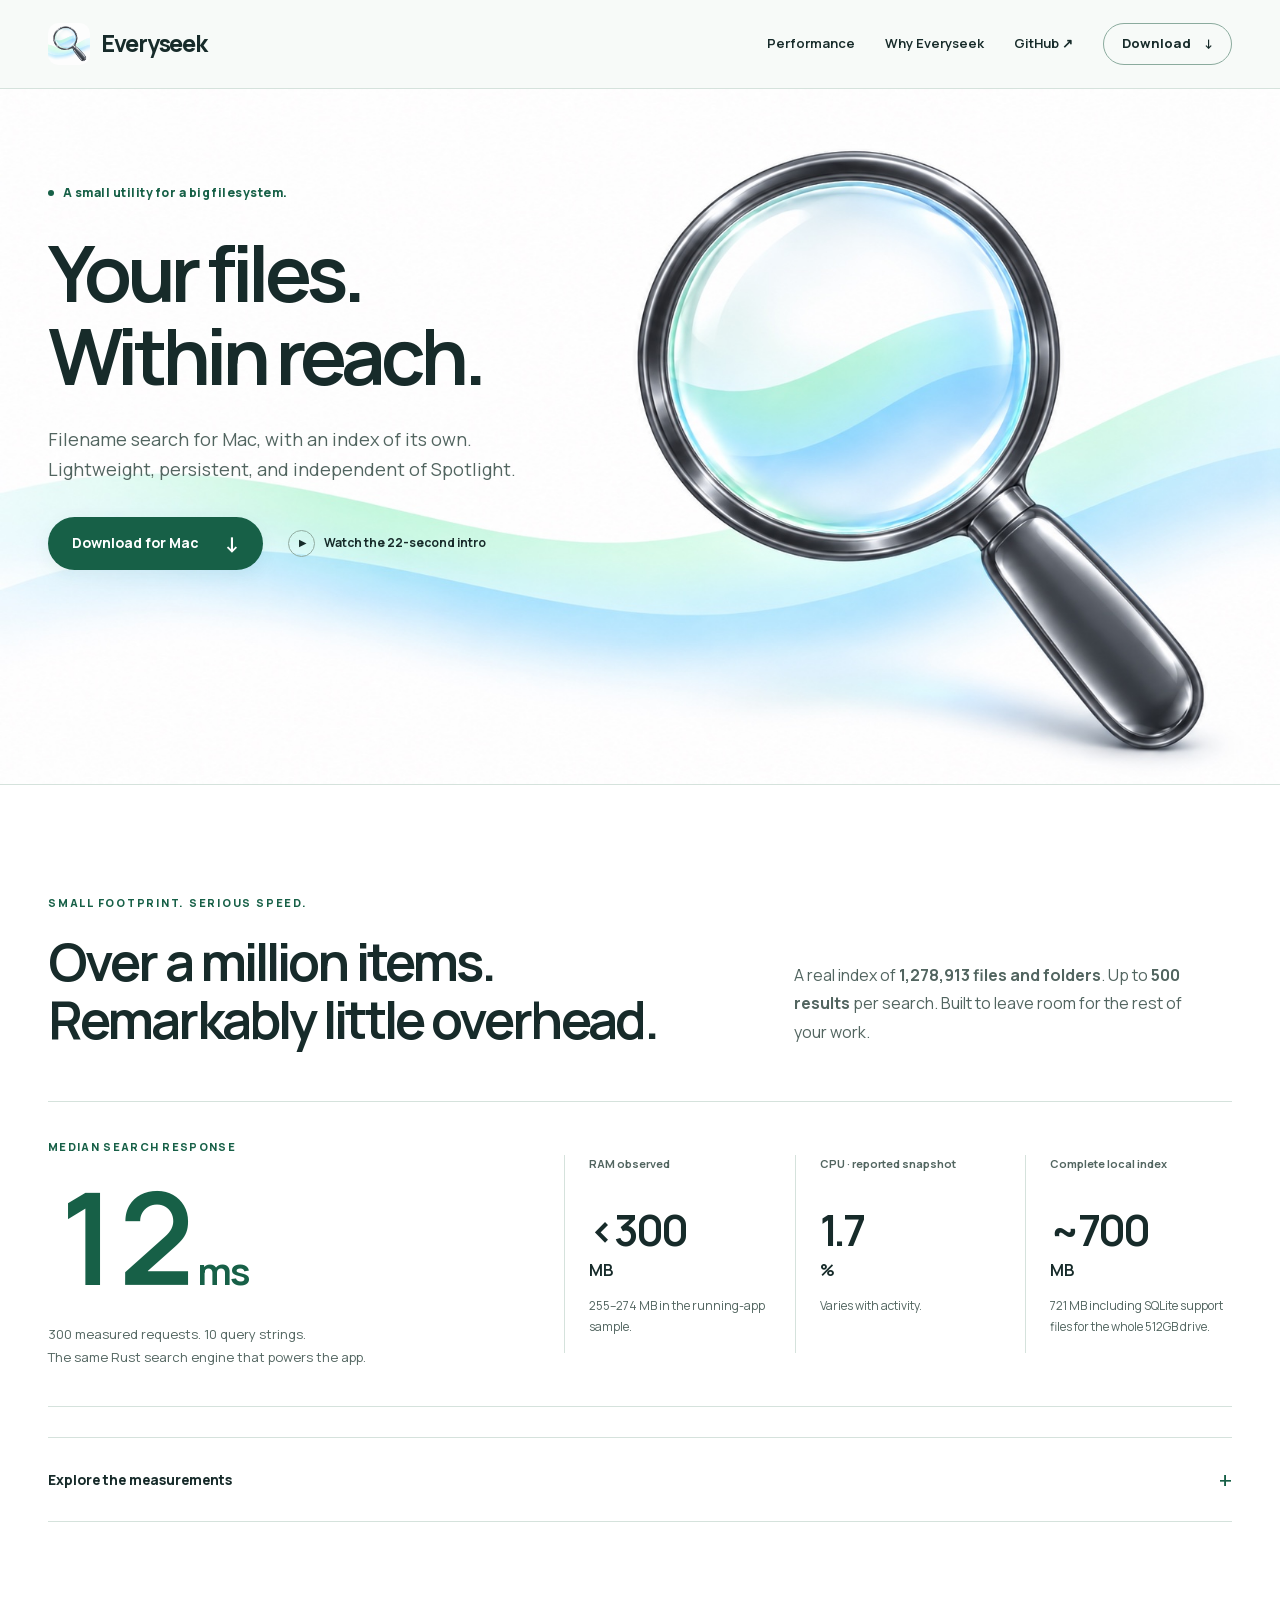
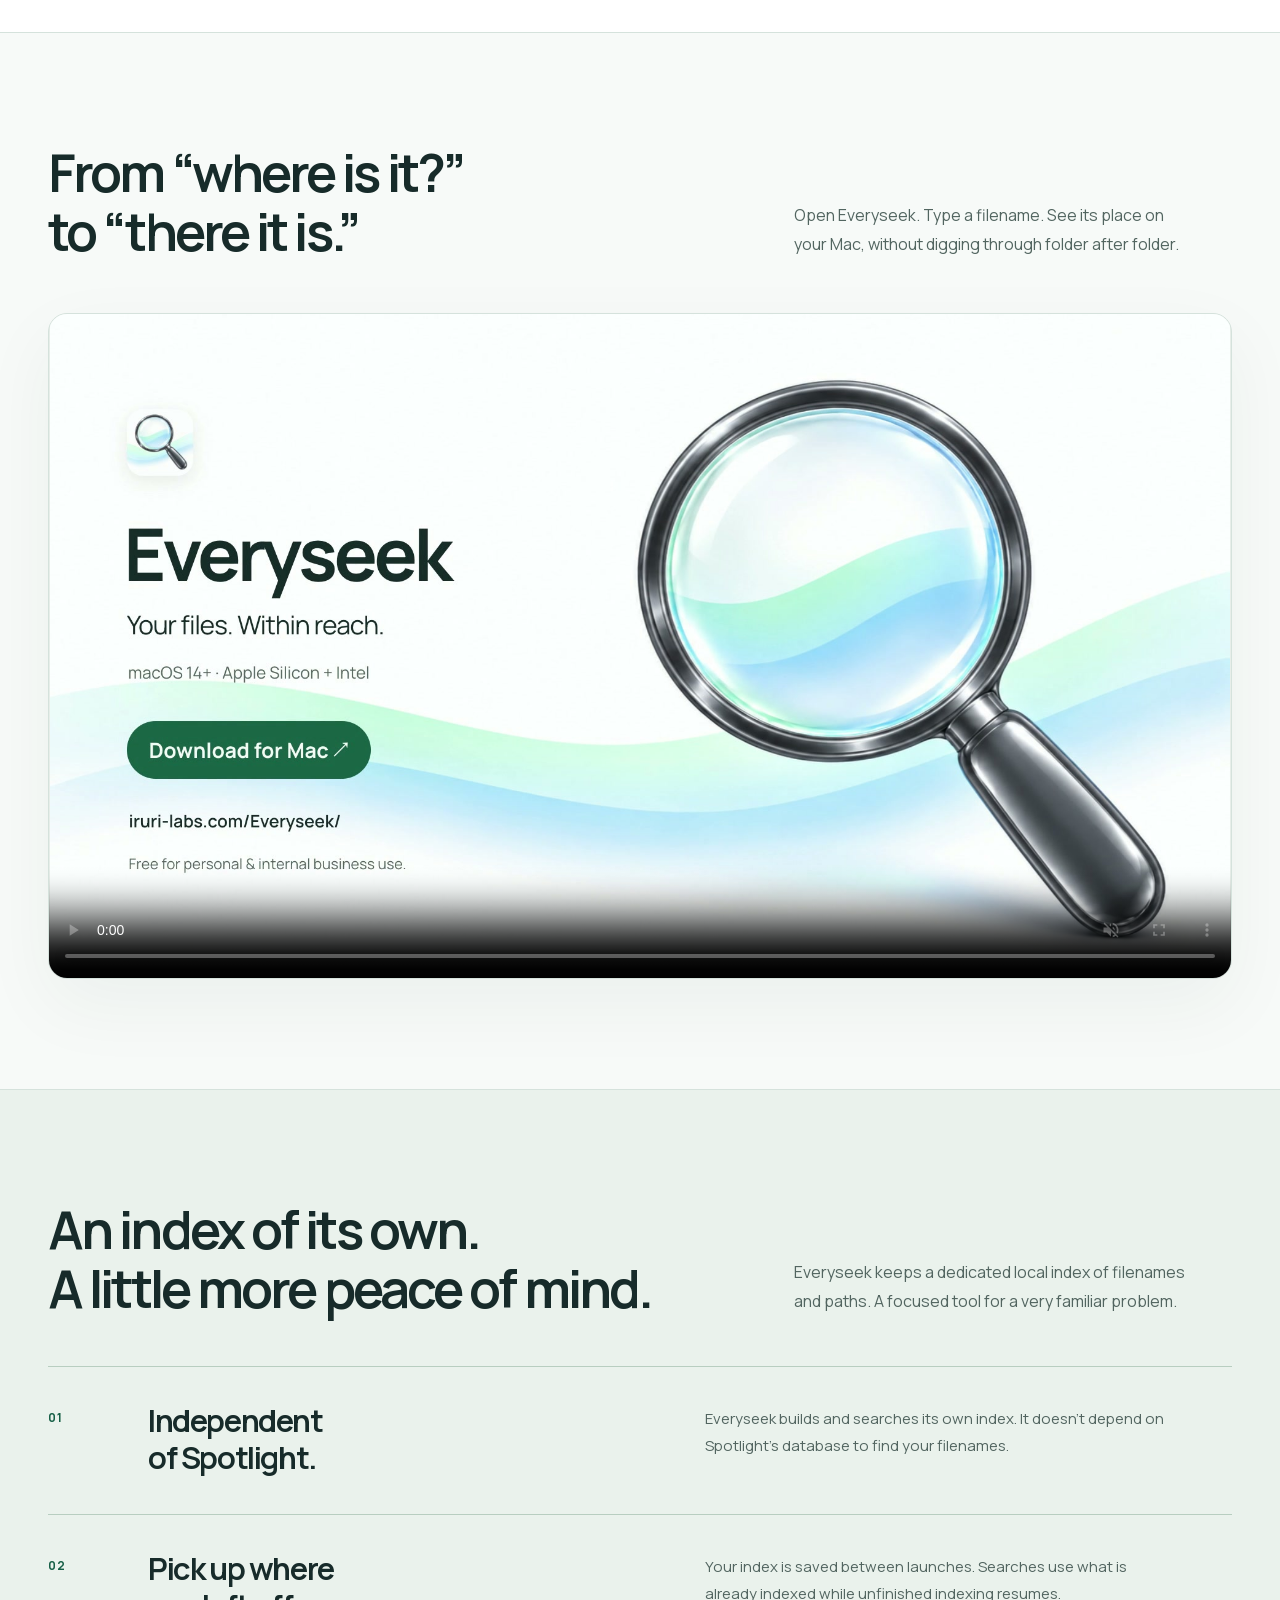
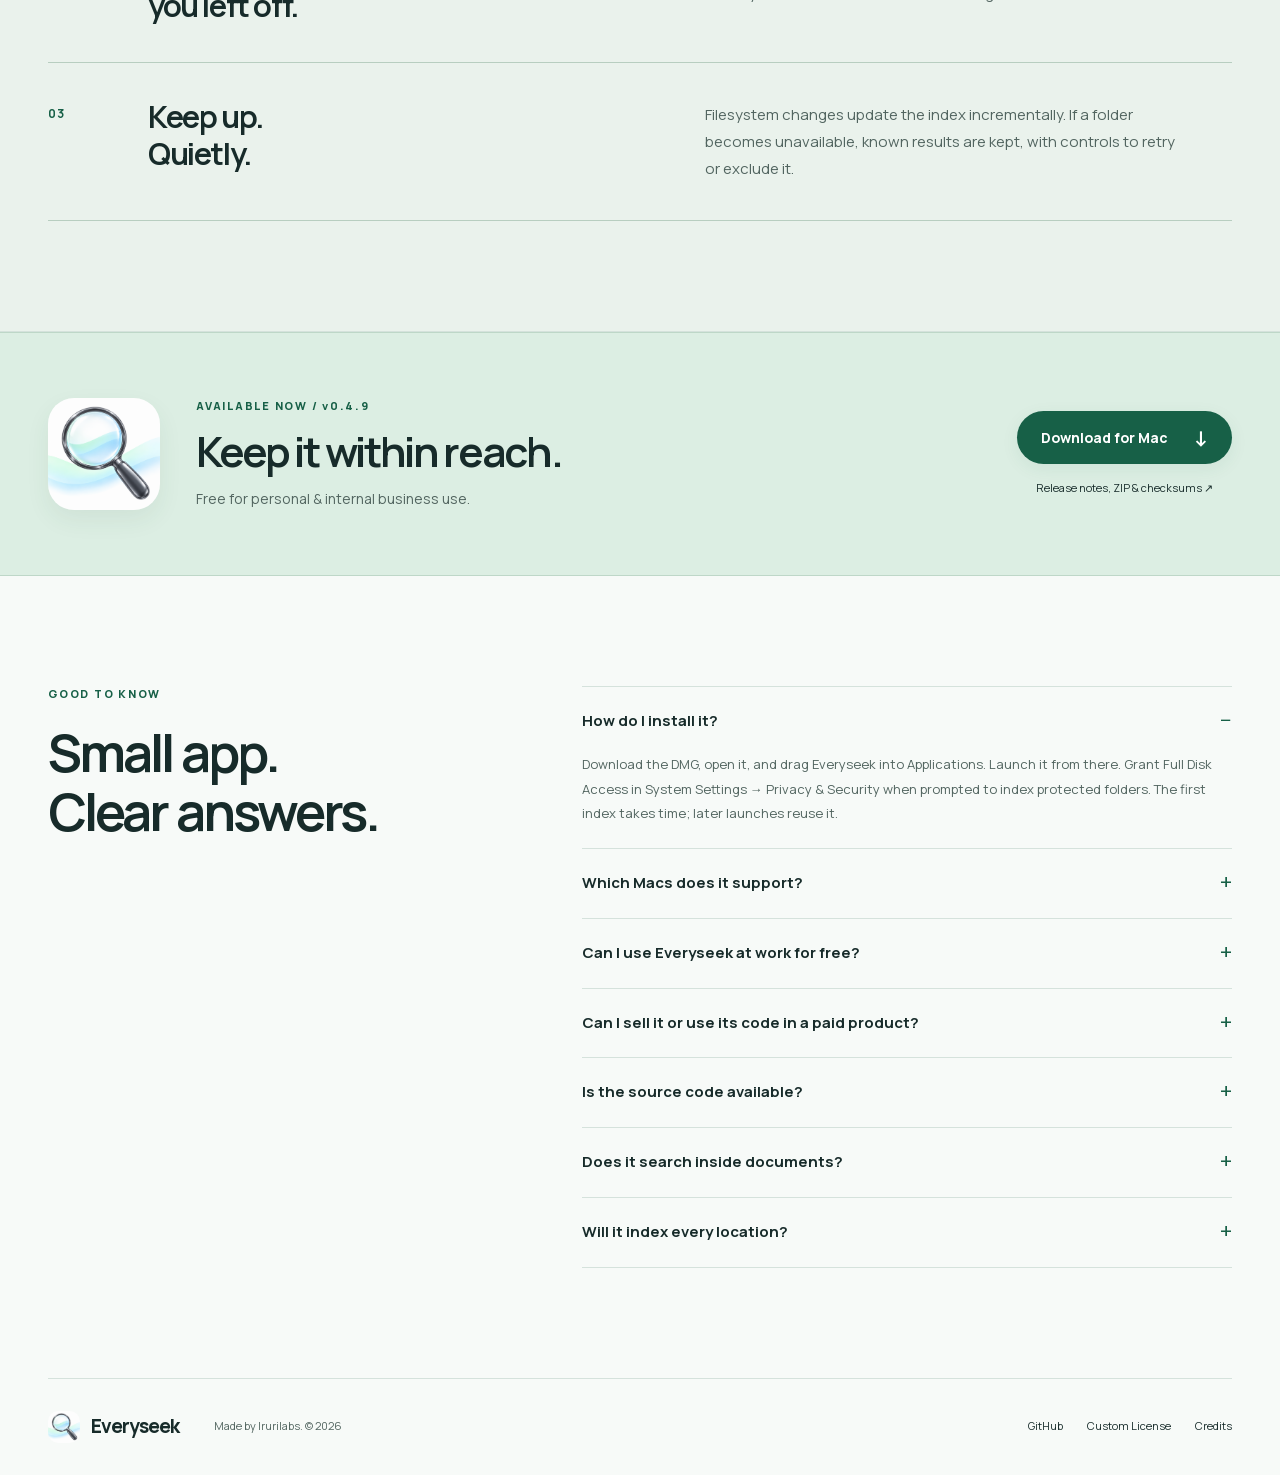
==== commit ebe52128: "[fix] Performance Detail Sophistication" ====
--- a/site/index.html
+++ b/site/index.html
@@ -130,25 +130,23 @@
               </div>
               <div>
                 <dt>CPU · reported snapshot</dt>
-                <dd>1.7<span>%</span>
-                  <p>A user's usage observation. Varies with activity.</p>
+                <dd>
+                  1.7<span>%</span>
+                  <p>Varies with activity.</p>
                 </dd>
               </div>
               <div>
                 <dt>Complete local index</dt>
-                <dd>~700<span>MB</span>
-                  <p>721 MB including SQLite support files.</p>
+                <dd>
+                  ~700<span>MB</span>
+                  <p>
+                    721 MB including SQLite support files for the whole 512GB
+                    drive.
+                  </p>
                 </dd>
               </div>
             </dl>
           </div>
-          <p class="performance-note">
-            Apple M4 Pro · 24 GiB · macOS 26.5 · September 19, 2026. Warm-cache
-            engine responses; input debounce and screen rendering excluded.
-            Query medians range from 0.49 ms to 851 ms; overall p95 is 849 ms.
-            Resource figures are separate observations, not usage limits; CPU
-            rises during indexing.
-          </p>
           <details class="benchmark-details">
             <summary>
               Explore the measurements <span aria-hidden="true">+</span>
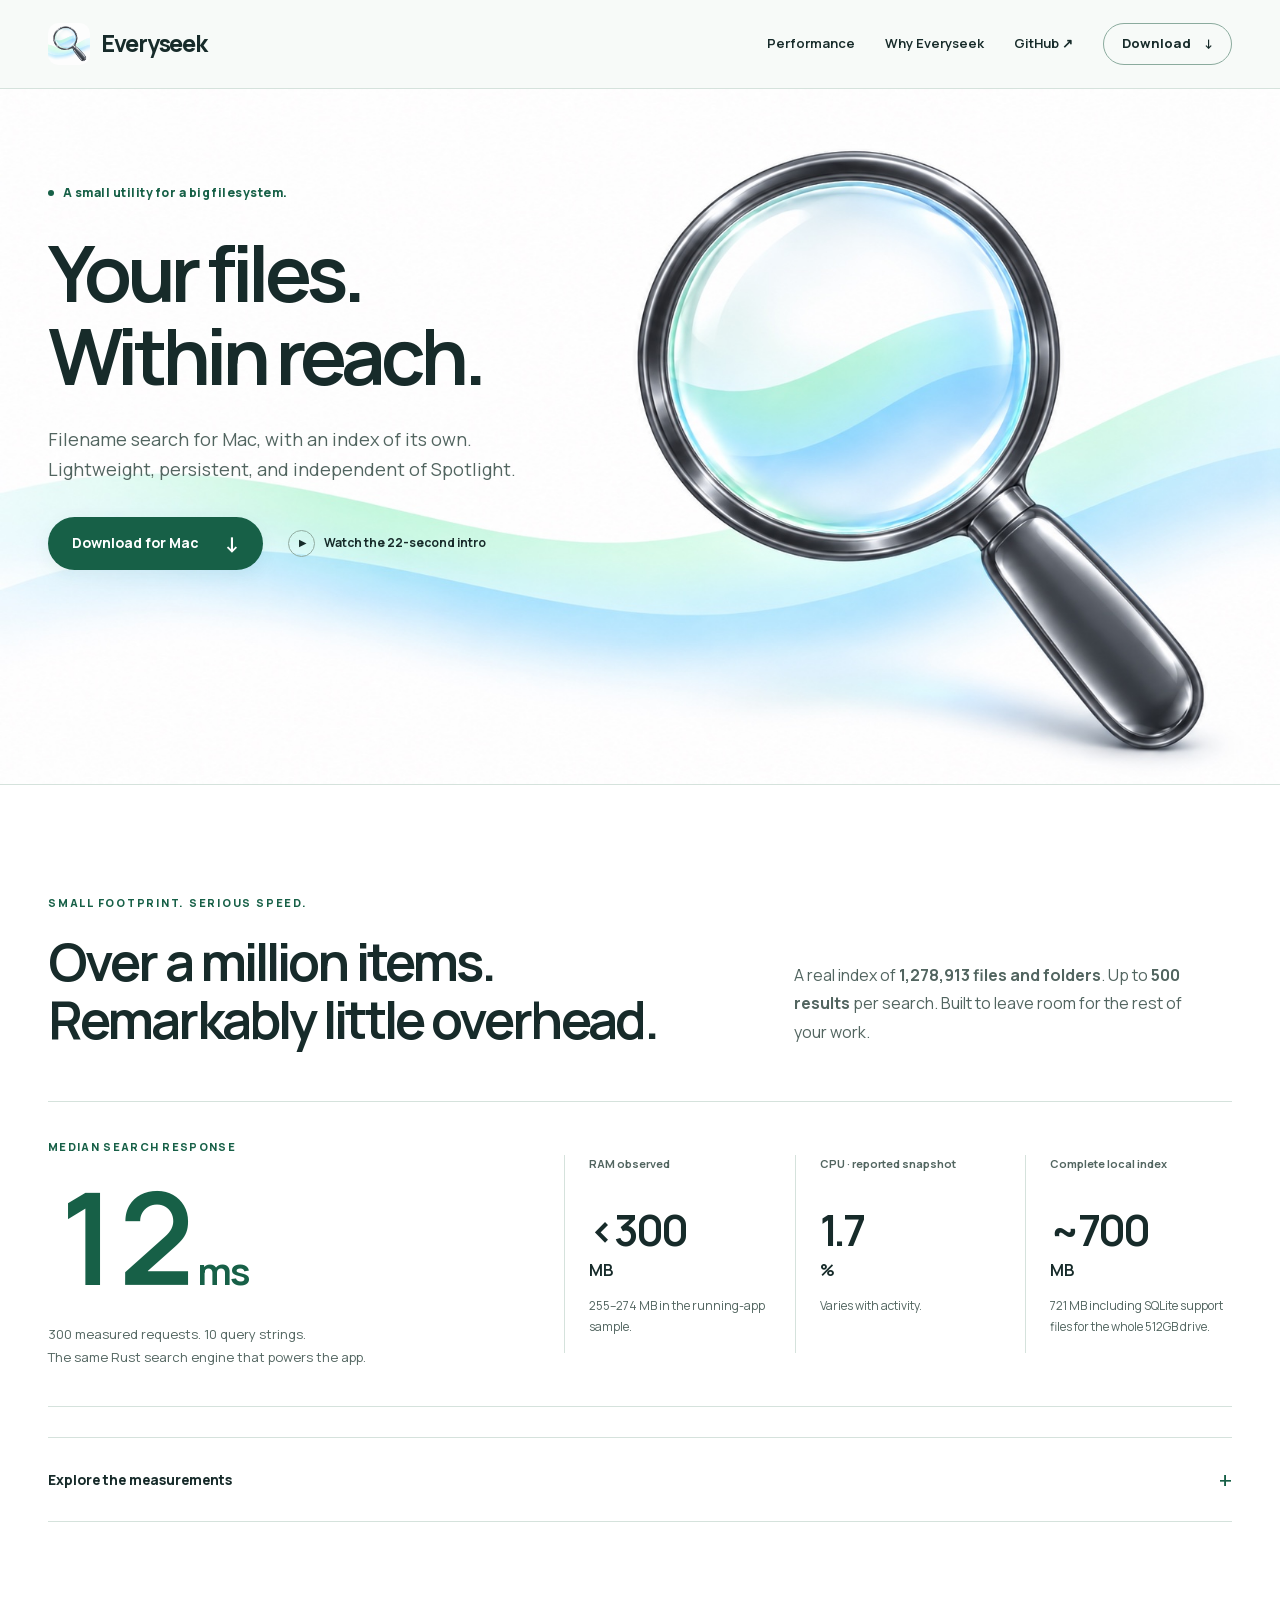
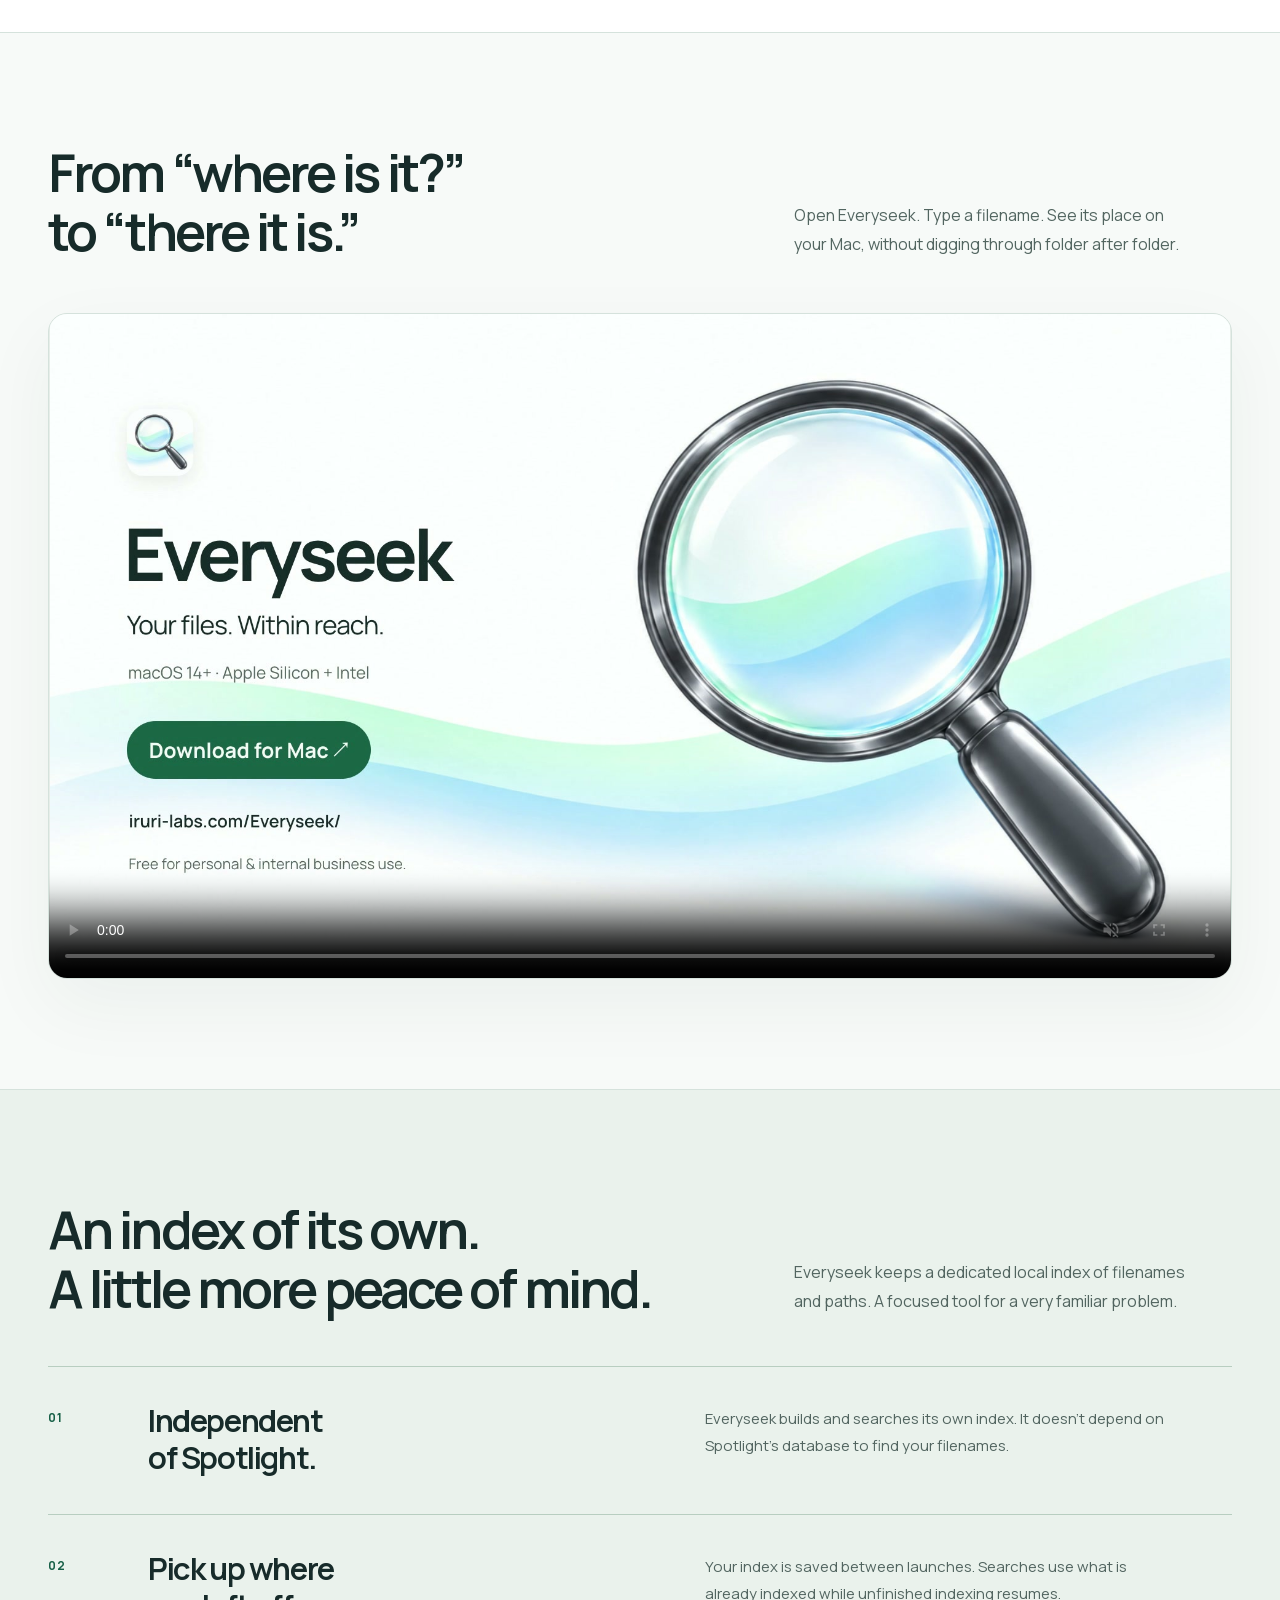
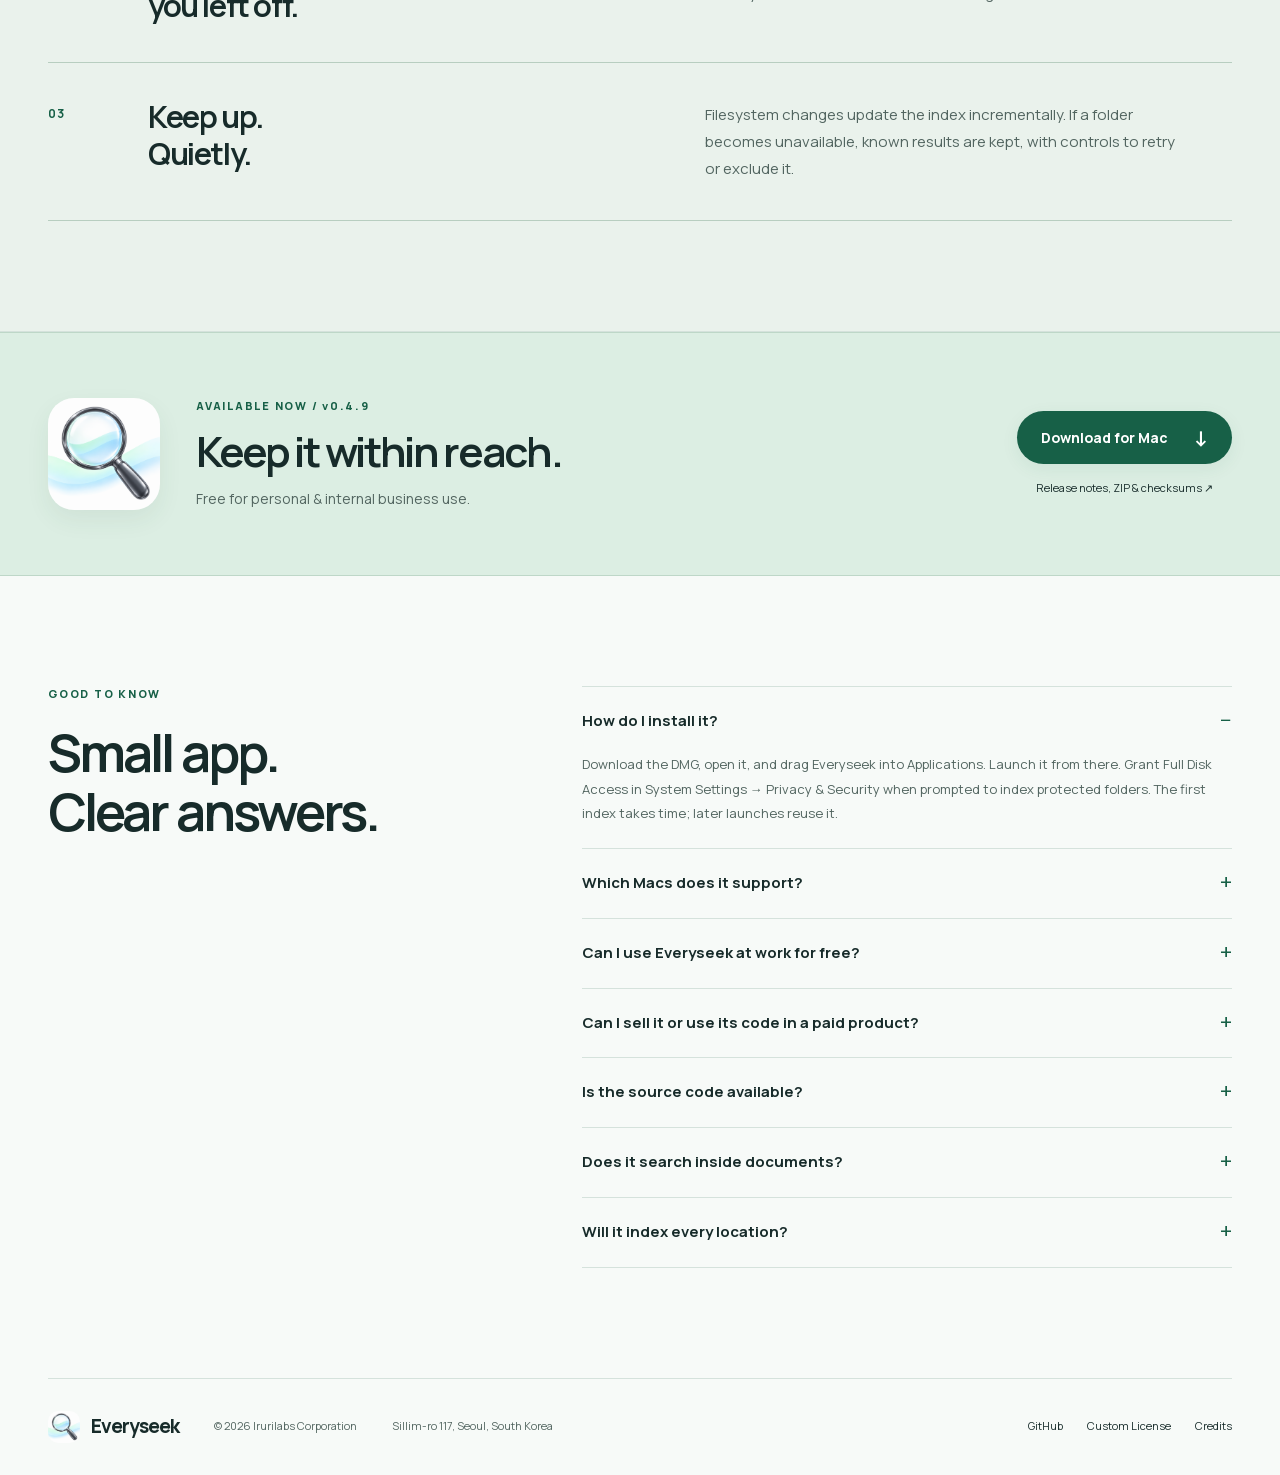
==== commit 785cb1b3: "[chore] Copyright Changes" ====
--- a/site/index.html
+++ b/site/index.html
@@ -470,7 +470,8 @@
           >Everyseek</span
         ></a
       >
-      <p>Made by Irurilabs. © 2026</p>
+      <p>© 2026 Irurilabs Corporation</p>
+      <p>Sillim-ro 117, Seoul, South Korea</p>
       <div>
         <a href="https://github.com/iruri-labs/Everyseek">GitHub</a
         ><a href="https://github.com/iruri-labs/Everyseek/blob/main/LICENSE"
